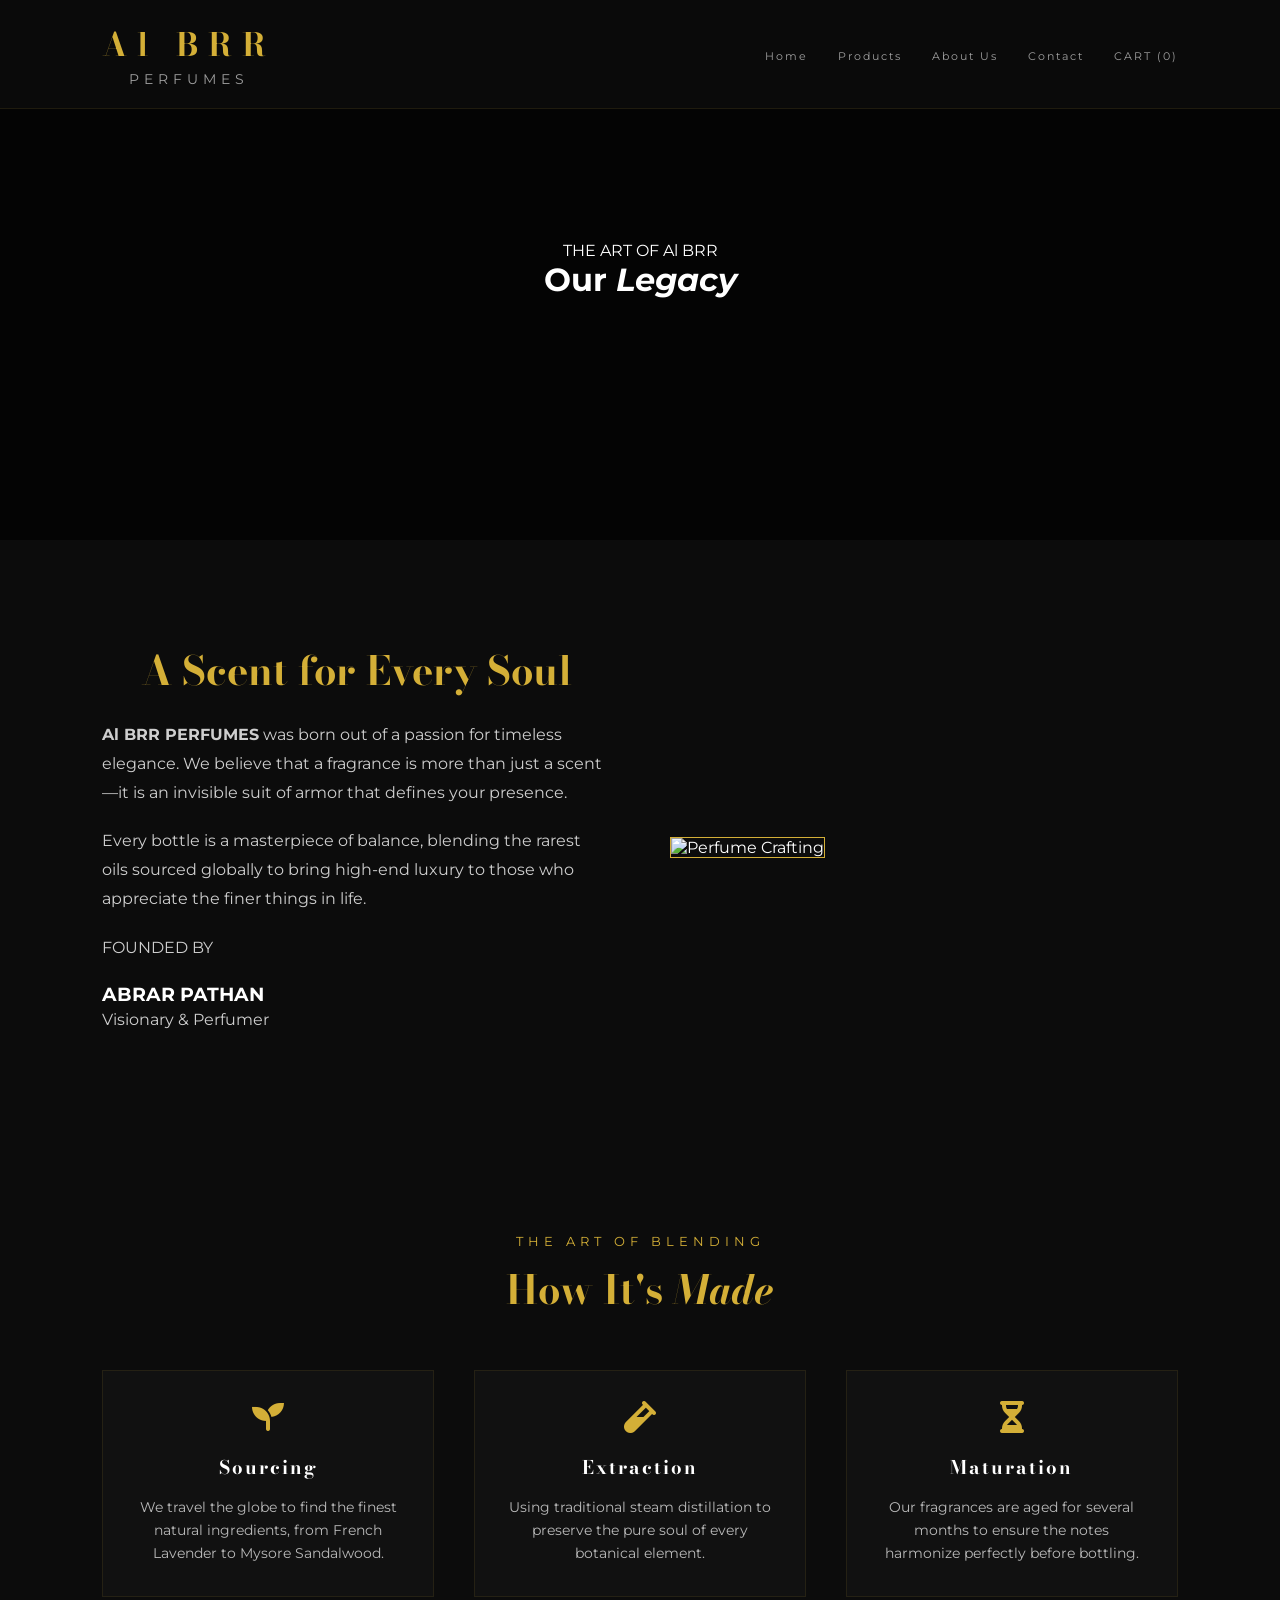
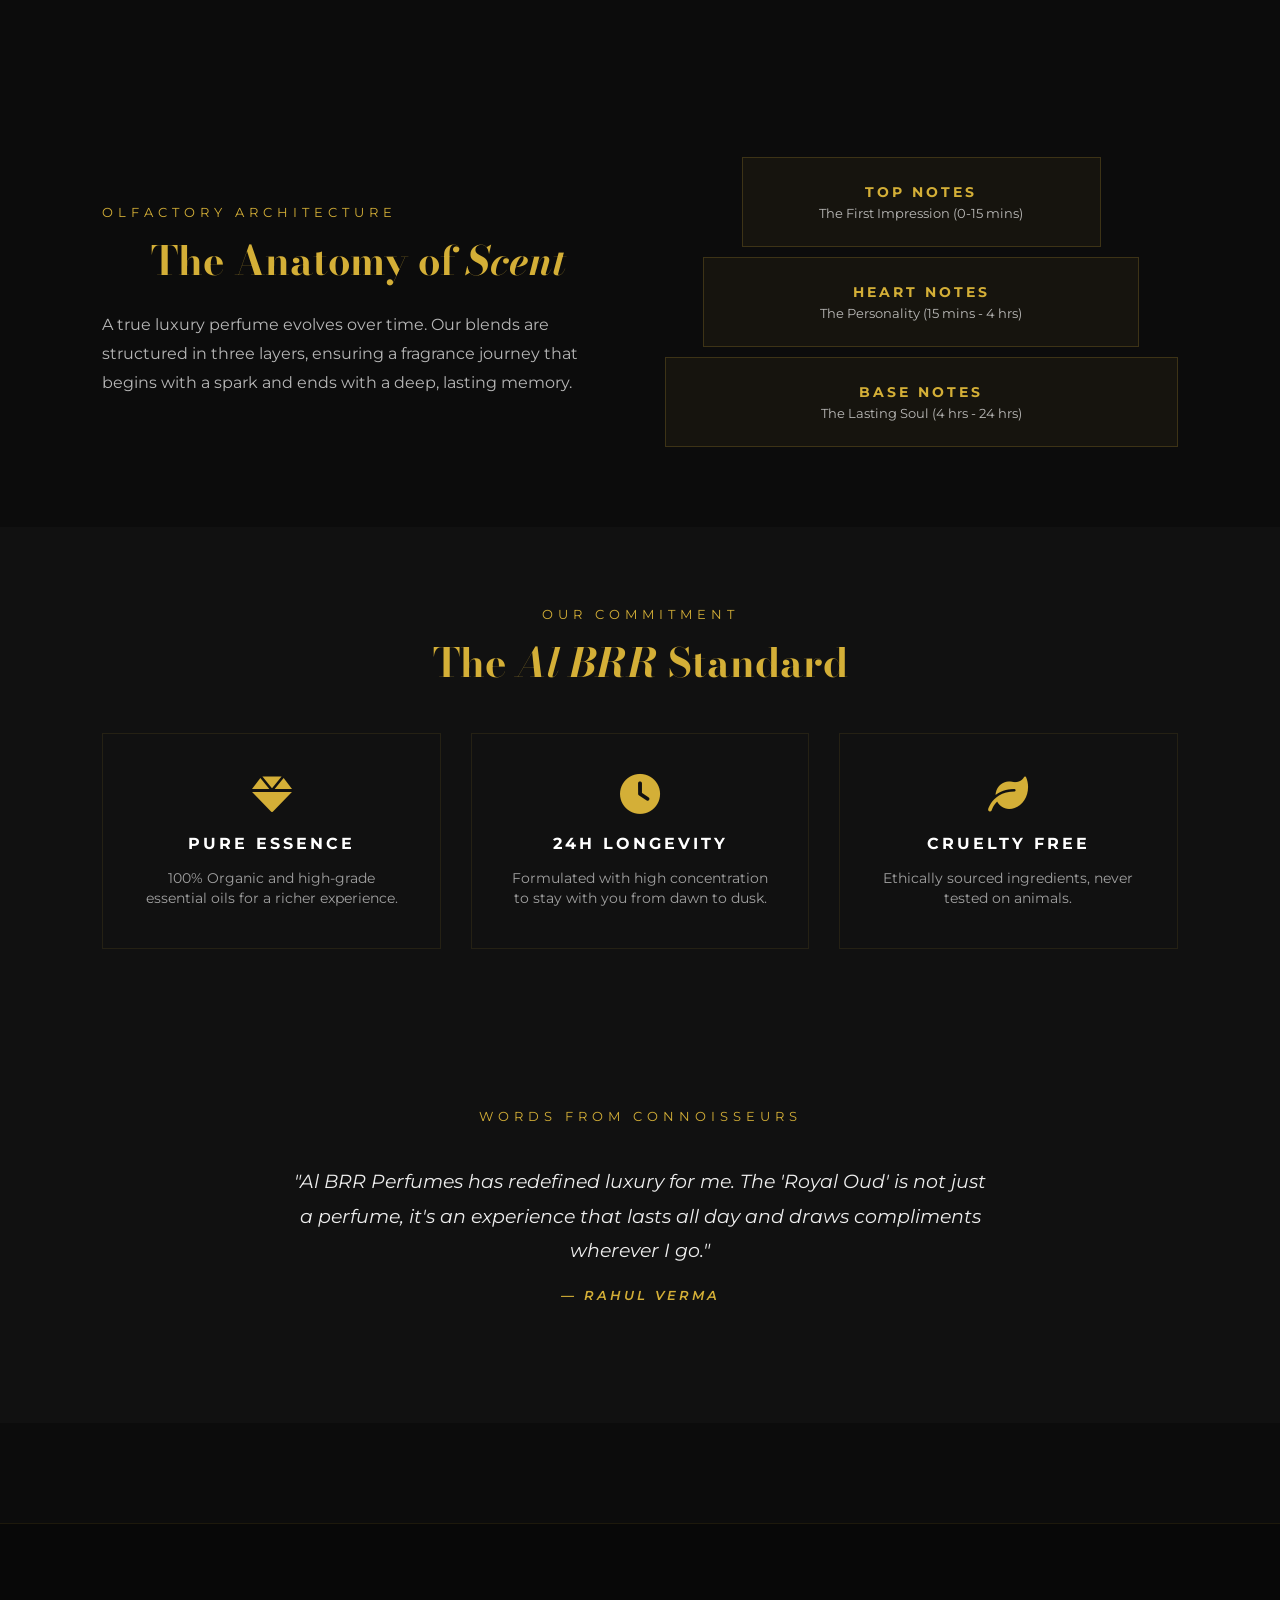
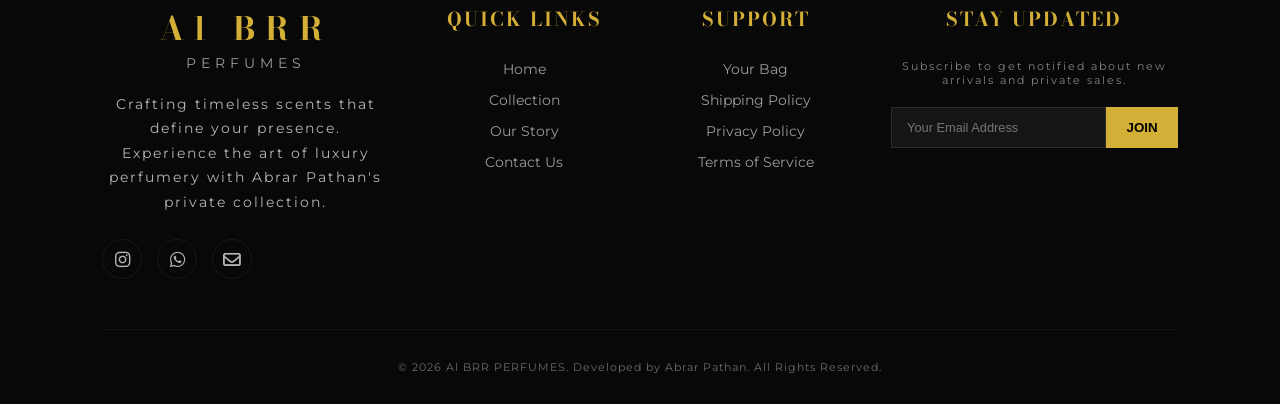
==== about.html @ c3a1367f "Add files via upload" ====
<!DOCTYPE html>
<html lang="en">

<head>
    <meta charset="UTF-8">
    <meta name="viewport" content="width=device-width, initial-scale=1.0">
    <title>Our Story | Al BRR PERFUMES</title>
    <link rel="stylesheet" href="style.css">
    <link rel="stylesheet" href="https://cdnjs.cloudflare.com/ajax/libs/font-awesome/6.0.0/css/all.min.css">
    <link
        href="https://fonts.googleapis.com/css2?family=Bodoni+Moda:ital,wght@0,400;1,400&family=Montserrat:wght@200;400;600&display=swap"
        rel="stylesheet">
</head>

<body class="about-page">

    <nav>

        <div class="menu-toggle" onclick="toggleMenu()">
            ☰
        </div>

        <div class="logo">
            <span class="BRR">Al BRR</span>
            <span class="p-text">PERFUMES</span>
        </div>

        <ul class="nav-links">
            <li><a href="index.html">Home</a></li>
            <li><a href="products.html">Products</a></li>
            <li><a href="about.html">About Us</a></li>
            <li><a href="contact.html">Contact</a></li>
            <li><a href="cart.html" class="cart-link">CART (0)</a></li>
        </ul>

    </nav>
    <header class="about-hero">
        <div class="about-hero-content fade-in">
            <p class="gold-text">THE ART OF Al BRR</p>
            <h1>Our <i>Legacy</i></h1>
        </div>
    </header>

    <section class="story-section">
        <div class="story-container">
            <div class="story-text">
                <h2 class="section-title">A Scent for Every Soul</h2>
                <p><b>Al BRR PERFUMES</b> was born out of a passion for timeless elegance. We believe that a fragrance
                    is more than just a scent—it is an invisible suit of armor that defines your presence.</p>
                <p>Every bottle is a masterpiece of balance, blending the rarest oils sourced globally to bring high-end
                    luxury to those who appreciate the finer things in life.</p>

                <div class="owner-badge">
                    <p class="founded-by">FOUNDED BY</p>
                    <h3 class="owner-name">ABRAR PATHAN</h3>
                    <p class="owner-title">Visionary & Perfumer</p>
                </div>
            </div>
            <div class="story-image">
                <img src="https://images.pexels.com/photos/3059609/pexels-photo-3059609.jpeg?auto=compress&cs=tinysrgb&w=1000"
                    alt="Perfume Crafting">
            </div>
        </div>
    </section>

    <section class="process-section fade-in">
        <span class="section-subtitle">THE ART OF BLENDING</span>
        <h2 class="section-title">How It's <i>Made</i></h2>
        <div class="process-grid">
            <div class="process-item">
                <i class="fas fa-seedling"></i>
                <h3>Sourcing</h3>
                <p>We travel the globe to find the finest natural ingredients, from French Lavender to Mysore
                    Sandalwood.</p>
            </div>
            <div class="process-item">
                <i class="fas fa-vial"></i>
                <h3>Extraction</h3>
                <p>Using traditional steam distillation to preserve the pure soul of every botanical element.</p>
            </div>
            <div class="process-item">
                <i class="fas fa-hourglass-half"></i>
                <h3>Maturation</h3>
                <p>Our fragrances are aged for several months to ensure the notes harmonize perfectly before bottling.
                </p>
            </div>
        </div>
    </section>


    <section class="pyramid-section fade-in">
        <div class="pyramid-content">
            <span class="section-subtitle">OLFACTORY ARCHITECTURE</span>
            <h2 class="section-title">The Anatomy of <i>Scent</i></h2>
            <p style="opacity: 0.7; margin-top: 20px; line-height: 1.8;">A true luxury perfume evolves over time. Our
                blends are structured in three layers, ensuring a fragrance journey that begins with a spark and ends
                with a deep, lasting memory.</p>
        </div>
        <div class="pyramid-visual">
            <div class="pyramid-tier" style="width: 70%; margin: 0 auto;">
                <h4>TOP NOTES</h4>
                <p>The First Impression (0-15 mins)</p>
            </div>
            <div class="pyramid-tier" style="width: 85%; margin: 0 auto;">
                <h4>HEART NOTES</h4>
                <p>The Personality (15 mins - 4 hrs)</p>
            </div>
            <div class="pyramid-tier" style="width: 100%;">
                <h4>BASE NOTES</h4>
                <p>The Lasting Soul (4 hrs - 24 hrs)</p>
            </div>
        </div>
    </section>

    <section class="values-section-premium fade-in">
        <span class="section-subtitle">OUR COMMITMENT</span>
        <h2 class="section-title">The <i>Al BRR</i> Standard</h2>
        <div class="values-grid-new">
            <div class="value-card">
                <i class="fas fa-gem"></i>
                <h3>Pure Essence</h3>
                <p>100% Organic and high-grade essential oils for a richer experience.</p>
            </div>
            <div class="value-card">
                <i class="fas fa-clock"></i>
                <h3>24H Longevity</h3>
                <p>Formulated with high concentration to stay with you from dawn to dusk.</p>
            </div>
            <div class="value-card">
                <i class="fas fa-leaf"></i>
                <h3>Cruelty Free</h3>
                <p>Ethically sourced ingredients, never tested on animals.</p>
            </div>
        </div>
    </section>

    <section class="testimonials fade-in">
        <span class="section-subtitle">WORDS FROM CONNOISSEURS</span>
        <div class="testimonial-card">
            <p>"Al BRR Perfumes has redefined luxury for me. The 'Royal Oud' is not just a perfume, it's an experience
                that lasts all day and draws compliments wherever I go."</p>
            <span>— RAHUL VERMA</span>
        </div>
    </section>

    <footer class="main-footer">
        <div class="footer-container">
            <div class="footer-col">
                <div class="footer-logo">
                    <span class="BRR">Al BRR</span>
                    <span class="p-text">PERFUMES</span>
                </div>
                <p class="footer-about">Crafting timeless scents that define your presence. Experience the art of luxury
                    perfumery with Abrar Pathan's private collection.</p>
                <div class="footer-socials">
                    <a href="https://www.instagram.com/albrrperfumerie?igsh=eXVzOGh2ZGd5ZmFk" target="_blank"><i
                            class="fab fa-instagram"></i></a>
                    <a href="https://wa.me/919146516144" target="_blank"><i class="fab fa-whatsapp"></i></a>
                    <a href="mailto:Abrarpathan2009@gmail.com"><i class="far fa-envelope"></i></a>
                </div>
            </div>

            <div class="footer-col">
                <h3>Quick Links</h3>
                <ul>
                    <li><a href="index.html">Home</a></li>
                    <li><a href="products.html">Collection</a></li>
                    <li><a href="about.html">Our Story</a></li>
                    <li><a href="contact.html">Contact Us</a></li>
                </ul>
            </div>

            <div class="footer-col">
                <h3>Support</h3>
                <ul>
                    <li><a href="cart.html">Your Bag</a></li>
                    <li><a href="#">Shipping Policy</a></li>
                    <li><a href="#">Privacy Policy</a></li>
                    <li><a href="#">Terms of Service</a></li>
                </ul>
            </div>

            <div class="footer-col">
                <h3>Stay Updated</h3>
                <p>Subscribe to get notified about new arrivals and private sales.</p>
                <form class="footer-subscribe">
                    <input type="email" placeholder="Your Email Address" required>
                    <button type="submit">JOIN</button>
                </form>
            </div>
        </div>

        <div class="footer-bottom">
            <p>&copy; 2026 Al BRR PERFUMES. Developed by Abrar Pathan. All Rights Reserved.</p>
        </div>
    </footer>

    <a href="cart.html" class="mobile-cart-btn">
        🛒 View Cart
    </a>

    <script src="script.js"></script>
</body>

</html>
---- style.css ----
/* =========================================
   1. GLOBAL SETTINGS & RESET
   ========================================= */
* {
    margin: 0;
    padding: 0;
    box-sizing: border-box;
}

body {
    background-color: #0c0c0c;
    color: #ffffff;
    font-family: 'Montserrat', sans-serif;
    overflow-x: hidden;
    -webkit-font-smoothing: antialiased;
}

/* =========================================
   2. NAVIGATION (fixed Glassmorphism)
   ========================================= */
nav,
.inner-nav {
    padding: 20px 8%;
    display: flex;
    justify-content: space-between;
    align-items: center;
    position: fixed;
    width: 100%;
    z-index: 1000;
    background: rgba(12, 12, 12, 0.9);
    backdrop-filter: blur(10px);
    border-bottom: 1px solid rgba(212, 175, 55, 0.1);
}

.logo {
    text-align: center;
}

.BRR {
    font-family: 'Bodoni Moda', serif;
    font-size: 2rem;
    letter-spacing: 10px;
    color: #d4af37;
    display: block;
    font-weight: 700;
}

.p-text {
    font-size: 0.9rem;
    letter-spacing: 5px;
    opacity: 0.6;
    color: #fff;
}

.nav-links {
    list-style: none;
    display: flex;
    gap: 30px;
}

.nav-links a {
    text-decoration: none;
    color: #fff;
    font-size: 0.7rem;
    letter-spacing: 2px;
    opacity: 0.6;
    transition: 0.3s;
}

.nav-links a.active,
.nav-links a:hover {
    opacity: 1;
    color: #d4af37;
}

/* =========================================
   3. HERO SECTION (Home Page)
   ========================================= */
.hero {
    height: 100vh;
    display: flex;
    align-items: center;
    justify-content: center;
    position: relative;
    background: #000;
}

.hero-overlay {
    position: absolute;
    top: 0;
    left: 0;
    width: 100%;
    height: 100%;
    background: linear-gradient(rgba(0, 0, 0, 0.5), rgba(0, 0, 0, 0.8)),
        url('https://images.unsplash.com/photo-1592945403244-b3fbafd7f539?q=80&w=2000');
    background-size: cover;
    background-position: center;
    z-index: 1;
}

.hero-content {
    position: relative;
    z-index: 2;
    text-align: center;
}

.hero h1 {
    font-family: 'Bodoni Moda', serif;
    font-size: clamp(2.5rem, 8vw, 5rem);
    margin: 20px 0;
    letter-spacing: 5px;
}

.home-explore-btn {
    text-decoration: none;
    background: #fff;
    color: #000;
    padding: 18px 40px;
    font-size: 0.75rem;
    font-weight: 600;
    letter-spacing: 3px;
    display: inline-block;
    transition: 0.4s;
}

.home-explore-btn:hover {
    background: #d4af37;
    color: #fff;
}

/* =========================================
   4. PRODUCT GRID & QUANTITY SELECTOR
   ========================================= */
.product-section,
.all-products {
    padding: 120px 8% 80px;
}

.section-title,
.page-header h1 {
    text-align: center;
    font-family: 'Bodoni Moda', serif;
    font-size: 3rem;
    color: #d4af37;
    margin-bottom: 50px;
}

.product-grid {
    display: grid;
    grid-template-columns: repeat(auto-fit, minmax(280px, 1fr));
    gap: 40px;
}

.product-card {
    background: #111;
    padding: 20px;
    border: 1px solid rgba(255, 255, 255, 0.05);
    transition: 0.4s;
}

.product-card:hover {
    border-color: #d4af37;
    transform: translateY(-5px);
}

.product-img {
    height: 350px;
    background-size: cover;
    background-position: center;
    margin-bottom: 20px;
}

.p-info h3 {
    font-family: 'Bodoni Moda', serif;
    margin-bottom: 10px;
    font-size: 1.4rem;
}

.p-desc {
    font-size: 0.8rem;
    opacity: 0.5;
    margin-bottom: 15px;
}

.p-price {
    color: #d4af37;
    font-weight: 600;
    font-size: 1.2rem;
    margin-bottom: 20px;
}

/* Qty Buttons Styling */
.qty-selector {
    display: flex;
    align-items: center;
    justify-content: space-between;
    background: #1a1a1a;
    border: 1px solid rgba(212, 175, 55, 0.3);
    margin-bottom: 15px;
    padding: 5px;
}

.qty-selector button {
    background: none;
    border: none;
    color: #d4af37;
    width: 40px;
    height: 35px;
    cursor: pointer;
    font-size: 1.2rem;
}

.qty-selector input {
    width: 50px;
    text-align: center;
    background: none;
    border: none;
    color: #fff;
    font-family: inherit;
    font-size: 1rem;
}

.add-to-cart-btn {
    width: 100%;
    padding: 15px;
    background: transparent;
    color: #fff;
    border: 1px solid #d4af37;
    cursor: pointer;
    letter-spacing: 2px;
    font-weight: 600;
    transition: 0.3s;
}

.add-to-cart-btn:hover {
    background: #d4af37;
    color: #000;
}

/* =========================================
   5. ABOUT PAGE (Our Story)
   ========================================= */
.about-hero {
    height: 60vh;
    background: linear-gradient(rgba(0, 0, 0, 0.7), rgba(0, 0, 0, 0.7)),
        url('https://images.pexels.com/photos/1961795/pexels-photo-1961795.jpeg?auto=compress&cs=tinysrgb&w=1200');
    background-size: cover;
    background-position: center;
    display: flex;
    align-items: center;
    justify-content: center;
    text-align: center;
}

.story-section {
    padding: 100px 8%;
}

.story-container {
    display: flex;
    align-items: center;
    gap: 60px;
    max-width: 1200px;
    margin: 0 auto;
}

.story-text {
    flex: 1;
}

.story-text h2 {
    font-family: 'Bodoni Moda', serif;
    font-size: 2.5rem;
    margin-bottom: 20px;
    color: #d4af37;
}

.story-text p {
    line-height: 1.8;
    opacity: 0.8;
    margin-bottom: 20px;
}

.story-image {
    flex: 1;
}

.story-image img {
    width: 100%;
    height: 500px;
    object-fit: cover;
    border: 1px solid #d4af37;
}

.values-grid {
    display: grid;
    grid-template-columns: repeat(3, 1fr);
    padding: 60px 8%;
    text-align: center;
    background: #080808;
}

/* =========================================
   6. CONTACT PAGE (Social Cards)
   ========================================= */
.social-grid {
    display: grid;
    grid-template-columns: repeat(auto-fit, minmax(250px, 1fr));
    gap: 30px;
    padding: 50px 8%;
}

.social-card {
    background: #111;
    padding: 40px;
    text-align: center;
    text-decoration: none;
    color: #fff;
    border: 1px solid rgba(255, 255, 255, 0.05);
    transition: 0.3s;
}

.social-card:hover {
    border-color: #d4af37;
    transform: translateY(-5px);
}

.icon-box {
    font-size: 2.5rem;
    color: #d4af37;
    margin-bottom: 20px;
}

.action-text {
    display: block;
    margin-top: 20px;
    font-size: 0.7rem;
    letter-spacing: 3px;
    color: #d4af37;
}

.contact-details {
    display: flex;
    justify-content: space-around;
    padding: 80px 8%;
    background: #080808;
    text-align: center;
}

/* =========================================
   7. CART PAGE (Shopping Bag)
   ========================================= */
.cart-container {
    display: grid;
    grid-template-columns: 2fr 1fr;
    gap: 50px;
    padding: 150px 8% 100px;
}

.cart-item {
    display: flex;
    align-items: center;
    gap: 20px;
    background: #111;
    padding: 20px;
    margin-bottom: 20px;
}

.cart-item img {
    width: 100px;
    height: 120px;
    object-fit: cover;
}

.cart-summary {
    background: #111;
    padding: 30px;
    height: fit-content;
    border: 1px solid rgba(212, 175, 55, 0.2);
}

.summary-line {
    display: flex;
    justify-content: space-between;
    margin-bottom: 15px;
    font-size: 0.9rem;
}

.checkout-btn {
    display: block;
    width: 100%;
    background: #d4af37;
    color: #000;
    text-align: center;
    padding: 20px;
    text-decoration: none;
    font-weight: 700;
    letter-spacing: 2px;
    margin-top: 30px;
}

/* =========================================
   8. FOOTER & UTILS (FIXED FOR HOME)
   ========================================= */
footer,
.footer {
    padding: 80px 0;
    text-align: center;
    background: #000;
    border-top: 1px solid rgba(255, 255, 255, 0.05);
    width: 100%;
    clear: both;
}

footer p,
.footer p {
    font-size: 0.7rem;
    letter-spacing: 2px;
    opacity: 0.5;
}

.fade-in {
    animation: fadeIn 1s ease-in forwards;
}

@keyframes fadeIn {
    from {
        opacity: 0;
        transform: translateY(20px);
    }

    to {
        opacity: 1;
        transform: translateY(0);
    }
}

/* Style for X Button in Cart */
.remove-x-btn {
    background: none;
    border: none;
    color: rgba(255, 255, 255, 0.4);
    font-size: 1.8rem;
    cursor: pointer;
    transition: 0.3s;
}

.remove-x-btn:hover {
    color: #ff4444;
    transform: scale(1.2);
}

/* Horizontal Scroll Fixes */
.horizontal-scroll-wrapper {
    position: relative;
    width: 100%;
    padding: 20px 0;
}

.product-grid.horizontal-scroll {
    display: flex;
    overflow-x: auto;
    scroll-snap-type: x mandatory;
    gap: 30px;
    padding-bottom: 50px;
    scrollbar-width: none;
}

.product-grid.horizontal-scroll::-webkit-scrollbar {
    display: none;
}

.product-grid.horizontal-scroll .product-card {
    min-width: 320px;
    flex: 0 0 auto;
    scroll-snap-align: center;
}

.view-all-card {
    display: flex;
    align-items: center;
    justify-content: center;
    background: rgba(212, 175, 55, 0.05) !important;
    border: 1px dashed #d4af37 !important;
    min-height: 500px;
}

.view-all-link {
    text-decoration: none;
    color: #d4af37;
}

/* Responsive */
@media (max-width: 900px) {

    .story-container,
    .cart-container {
        grid-template-columns: 1fr;
    }

    .nav-links {
        display: none;
    }

    .values-grid {
        grid-template-columns: 1fr;
        gap: 30px;
    }
}

/* Payment Specific Styling */
.payment-box .checkout-btn:hover {
    transform: scale(1.02);
    background: #7b39cc !important;
}

/* Rest of your existing CSS stays exactly the same... */

.buy-now-btn {

    width: 100%;
    padding: 14px;
    margin-bottom: 10px;

    background: linear-gradient(135deg, #d4af37, #f5e6a8);
    color: #000;

    border: none;
    border-radius: 8px;

    font-weight: 600;
    letter-spacing: 2px;
    font-size: 14px;

    cursor: pointer;
    transition: 0.3s;

    box-shadow: 0 6px 15px rgba(212, 175, 55, 0.35);

}

.product-img {
    width: 100%;
    height: 250px;
    background-size: cover;
    background-position: center;
    border-radius: 8px;
}

/* hover effect */

.buy-now-btn:hover {

    transform: translateY(-3px);
    box-shadow: 0 10px 25px rgba(212, 175, 55, 0.6);
    background: linear-gradient(135deg, #f5e6a8, #d4af37);

}

/* click effect */

.buy-now-btn:active {

    transform: scale(0.97);

}

/* =========================================
   PREMIUM FOOTER STYLING
   ========================================= */
.main-footer {
    background: #080808;
    padding: 80px 8% 30px;
    border-top: 1px solid rgba(212, 175, 55, 0.1);
    color: #fff;
    margin-top: 100px;
    /* Space from content */
}

.footer-container {
    display: grid;
    grid-template-columns: 1.5fr 1fr 1fr 1.5fr;
    gap: 40px;
    margin-bottom: 50px;
}

.footer-col h3 {
    font-family: 'Bodoni Moda', serif;
    color: #d4af37;
    font-size: 1.2rem;
    margin-bottom: 25px;
    letter-spacing: 2px;
    text-transform: uppercase;
}

.footer-about {
    font-size: 0.85rem;
    line-height: 1.8;
    opacity: 0.7;
    margin-top: 20px;
    max-width: 300px;
}

.footer-col ul {
    list-style: none;
}

.footer-col ul li {
    margin-bottom: 12px;
}

.footer-col ul li a {
    text-decoration: none;
    color: #fff;
    font-size: 0.85rem;
    opacity: 0.6;
    transition: 0.3s ease;
}

.footer-col ul li a:hover {
    opacity: 1;
    color: #d4af37;
    padding-left: 5px;
}

/* Social Icons */
.footer-socials {
    margin-top: 25px;
    display: flex;
    gap: 15px;
}

/* Footer Social Icons - Perfect Circle Alignment */
.footer-socials a {
    color: #fff;
    font-size: 1.1rem;
    opacity: 0.7;
    transition: 0.3s;
    width: 40px;
    height: 40px;
    border: 1px solid rgba(255, 255, 255, 0.1);

    /* Yeh lines icons ko perfect center mein layengi */
    display: flex !important;
    align-items: center !important;
    justify-content: center !important;

    border-radius: 50%;
    text-decoration: none !important;
    /* Underline hatane ke liye */
}

/* Hover effect */
.footer-socials a:hover {
    opacity: 1;
    border-color: #d4af37;
    color: #d4af37;
    transform: translateY(-3px);
    text-decoration: none !important;
}

/* Footer links se bhi underline hatane ke liye */
.footer-col ul li a {
    text-decoration: none !important;
}

.footer-socials a:hover {
    opacity: 1;
    border-color: #d4af37;
    color: #d4af37;
    transform: translateY(-3px);
}

/* Subscription Form */
.footer-subscribe {
    display: flex;
    margin-top: 20px;
}

.footer-subscribe input {
    background: rgba(255, 255, 255, 0.05);
    border: 1px solid rgba(255, 255, 255, 0.1);
    padding: 12px 15px;
    color: #fff;
    width: 100%;
    outline: none;
    font-size: 0.8rem;
}

.footer-subscribe button {
    background: #d4af37;
    border: none;
    padding: 0 20px;
    color: #000;
    font-weight: 600;
    cursor: pointer;
    transition: 0.3s;
}

.footer-subscribe button:hover {
    background: #f5e6a8;
}

/* Bottom Copyright */
.footer-bottom {
    text-align: center;
    padding-top: 30px;
    border-top: 1px solid rgba(255, 255, 255, 0.05);
}

.footer-bottom p {
    font-size: 0.7rem;
    letter-spacing: 1px;
    opacity: 0.4;
}

/* Responsive Footer */
@media (max-width: 900px) {
    .footer-container {
        grid-template-columns: 1fr 1fr;
    }
}

@media (max-width: 600px) {
    .footer-container {
        grid-template-columns: 1fr;
        text-align: center;
    }

    .footer-about {
        margin: 20px auto;
    }

    .footer-socials {
        justify-content: center;
    }

    .footer-subscribe {
        flex-direction: column;
        gap: 10px;
    }
}

/* Footer icons aur links se underline hatane ke liye */
.footer-socials a,
.footer-col ul li a {
    text-decoration: none !important;
    /* Yeh underline ko remove kar dega */
    display: inline-block;
    /* Behtar alignment ke liye */
}

/* Agar hover karne par bhi underline aa rahi ho, toh ise bhi add karein */
.footer-socials a:hover,
.footer-col ul li a:hover {
    text-decoration: none !important;
}

/* Premium Contact Details Styling */
.contact-details {
    display: flex;
    justify-content: center;
    gap: 30px;
    padding: 60px 8%;
    flex-wrap: wrap;
    background: #0c0c0c;
}

.detail-box-premium {
    flex: 1;
    min-width: 320px;
    background: linear-gradient(145deg, #161616, #0c0c0c);
    border: 1px solid rgba(212, 175, 55, 0.15);
    padding: 40px;
    display: flex;
    align-items: flex-start;
    gap: 20px;
    transition: 0.4s ease;
    position: relative;
}

.detail-box-premium:hover {
    border-color: #d4af37;
    transform: translateY(-5px);
    box-shadow: 0 10px 30px rgba(0, 0, 0, 0.5);
}

.detail-icon {
    font-size: 1.5rem;
    color: #d4af37;
    background: rgba(212, 175, 55, 0.1);
    width: 50px;
    height: 50px;
    display: flex;
    align-items: center;
    justify-content: center;
    border-radius: 50%;
    flex-shrink: 0;
}

.detail-text h4 {
    font-family: 'Montserrat', sans-serif;
    letter-spacing: 3px;
    font-size: 0.75rem;
    color: #d4af37;
    margin-bottom: 20px;
    text-transform: uppercase;
}

.hours-row {
    display: flex;
    justify-content: space-between;
    align-items: center;
    width: 100%;
    margin-bottom: 12px;
    font-size: 0.9rem;
    color: #fff;
}

.gold-sep {
    flex-grow: 1;
    height: 1px;
    background: rgba(212, 175, 55, 0.2);
    margin: 0 15px;
}

.address-line {
    font-family: 'Bodoni Moda';
    font-size: 1.4rem;
    margin-bottom: 8px;
    color: #fff;
    font-style: italic;
}

.address-sub {
    font-size: 0.9rem;
    opacity: 0.6;
    line-height: 1.6;
    margin: 0;
}

/* Form & FAQ Styling */
.contact-form-section {
    padding: 60px 8%;
    background: #111;
}

.form-container {
    max-width: 800px;
    margin: 0 auto;
}

#contact-form {
    display: flex;
    flex-direction: column;
    gap: 20px;
    margin-top: 30px;
}

.input-group {
    display: grid;
    grid-template-columns: 1fr 1fr;
    gap: 20px;
}

#contact-form input,
#contact-form textarea {
    background: rgba(255, 255, 255, 0.05);
    border: 1px solid rgba(212, 175, 55, 0.2);
    padding: 15px;
    color: #fff;
    font-family: inherit;
    outline: none;
    width: 100%;
}

#contact-form input:focus,
#contact-form textarea:focus {
    border-color: #d4af37;
}

.faq-section {
    padding: 80px 8%;
}

.faq-grid {
    display: grid;
    grid-template-columns: repeat(auto-fit, minmax(250px, 1fr));
    gap: 40px;
    margin-top: 40px;
}

.faq-item h4 {
    color: #d4af37;
    margin-bottom: 10px;
    font-family: 'Bodoni Moda';
    font-size: 1.2rem;
}

.faq-item p {
    font-size: 0.9rem;
    opacity: 0.7;
    line-height: 1.6;
}

@media (max-width: 768px) {
    .input-group {
        grid-template-columns: 1fr;
    }

    .detail-box-premium {
        padding: 30px;
    }
}

/* New Sections Styling */
.process-section {
    padding: 80px 8%;
    background: #0c0c0c;
    text-align: center;
}

.process-grid {
    display: grid;
    grid-template-columns: repeat(auto-fit, minmax(250px, 1fr));
    gap: 40px;
    margin-top: 50px;
}

.process-item {
    padding: 30px;
    border: 1px solid rgba(212, 175, 55, 0.1);
    transition: 0.4s;
}

.process-item:hover {
    border-color: #d4af37;
    background: rgba(212, 175, 55, 0.02);
}

.process-item i {
    font-size: 2rem;
    color: #d4af37;
    margin-bottom: 20px;
}

.process-item h3 {
    font-family: 'Bodoni Moda';
    margin-bottom: 15px;
    letter-spacing: 2px;
}

.process-item p {
    font-size: 0.9rem;
    opacity: 0.7;
    line-height: 1.6;
}

.testimonials {
    padding: 80px 8%;
    background: #111;
    text-align: center;
}

.testimonial-card {
    max-width: 700px;
    margin: 40px auto;
    font-style: italic;
}

.testimonial-card p {
    font-size: 1.2rem;
    line-height: 1.8;
    color: #eee;
}

.testimonial-card span {
    display: block;
    margin-top: 20px;
    color: #d4af37;
    letter-spacing: 3px;
    font-weight: 600;
    font-size: 0.8rem;
}

.section-title {
    font-family: 'Bodoni Moda';
    font-size: 2.5rem;
    margin-bottom: 10px;
}

.section-subtitle {
    color: #d4af37;
    letter-spacing: 5px;
    font-size: 0.8rem;
    margin-bottom: 40px;
    display: block;
}

/* New Premium Sections Styling */
.process-section {
    padding: 80px 8%;
    background: #0c0c0c;
    text-align: center;
}

.process-grid {
    display: grid;
    grid-template-columns: repeat(auto-fit, minmax(250px, 1fr));
    gap: 40px;
    margin-top: 50px;
}

.process-item {
    padding: 30px;
    border: 1px solid rgba(212, 175, 55, 0.1);
    transition: 0.4s;
    background: rgba(255, 255, 255, 0.02);
}

.process-item:hover {
    border-color: #d4af37;
    background: rgba(212, 175, 55, 0.05);
    transform: translateY(-5px);
}

.process-item i {
    font-size: 2rem;
    color: #d4af37;
    margin-bottom: 20px;
}

.process-item h3 {
    font-family: 'Bodoni Moda';
    margin-bottom: 15px;
    letter-spacing: 2px;
}

.process-item p {
    font-size: 0.9rem;
    opacity: 0.7;
    line-height: 1.6;
}

/* Updated Values Section */
.values-section-premium {
    padding: 80px 8%;
    background: #111;
    text-align: center;
}

.values-grid-new {
    display: grid;
    grid-template-columns: repeat(auto-fit, minmax(280px, 1fr));
    gap: 30px;
    margin-top: 40px;
}

.value-card {
    padding: 40px;
    border: 1px solid rgba(212, 175, 55, 0.1);
    position: relative;
    transition: 0.3s;
}

.value-card i {
    color: #d4af37;
    font-size: 2.5rem;
    margin-bottom: 20px;
    display: block;
}

.value-card h3 {
    letter-spacing: 3px;
    font-size: 1rem;
    margin-bottom: 15px;
    text-transform: uppercase;
}

.value-card p {
    font-size: 0.85rem;
    opacity: 0.6;
    line-height: 1.5;
}

.value-card:hover {
    border-color: #d4af37;
    box-shadow: 0 10px 30px rgba(0, 0, 0, 0.3);
}

/* Fragrance Pyramid Section */
.pyramid-section {
    padding: 80px 8%;
    background: #0c0c0c;
    display: flex;
    align-items: center;
    gap: 50px;
    flex-wrap: wrap;
}

.pyramid-content {
    flex: 1;
    min-width: 300px;
}

.pyramid-visual {
    flex: 1;
    min-width: 300px;
    display: flex;
    flex-direction: column;
    gap: 10px;
}

.pyramid-tier {
    background: rgba(212, 175, 55, 0.05);
    border: 1px solid rgba(212, 175, 55, 0.2);
    padding: 25px;
    text-align: center;
    transition: 0.3s;
}

.pyramid-tier:hover {
    background: rgba(212, 175, 55, 0.1);
    border-color: #d4af37;
}

.pyramid-tier h4 {
    color: #d4af37;
    letter-spacing: 3px;
    margin-bottom: 5px;
    font-size: 0.9rem;
}

.pyramid-tier p {
    font-size: 0.8rem;
    opacity: 0.7;
}

.testimonials {
    padding: 80px 8%;
    background: #111;
    text-align: center;
}

.testimonial-card {
    max-width: 700px;
    margin: 40px auto;
    font-style: italic;
}

.testimonial-card p {
    font-size: 1.2rem;
    line-height: 1.8;
    color: #eee;
}

.testimonial-card span {
    display: block;
    margin-top: 20px;
    color: #d4af37;
    letter-spacing: 3px;
    font-weight: 600;
    font-size: 0.8rem;
}

.section-title {
    font-family: 'Bodoni Moda';
    font-size: 2.5rem;
    margin-bottom: 10px;
}

.section-subtitle {
    color: #d4af37;
    letter-spacing: 5px;
    font-size: 0.8rem;
    margin-bottom: 10px;
    display: block;
    text-transform: uppercase;
}

@media (max-width: 768px) {
    .pyramid-section {
        text-align: center;
    }
}

/* --- Layout & Search --- */
.product-page-body {
    background: #0c0c0c;
    color: #fff;
}

.search-container {
    max-width: 600px;
    margin: 40px auto;
    padding: 0 20px;
}

.search-box {
    width: 100%;
    background: rgba(255, 255, 255, 0.03);
    border: 1px solid rgba(212, 175, 55, 0.2);
    padding: 15px 25px;
    border-radius: 4px;
    color: #fff;
    font-family: 'Montserrat';
    outline: none;
    transition: 0.3s;
}

.search-box:focus {
    border-color: #d4af37;
    background: rgba(212, 175, 55, 0.05);
}

/* --- Filter Navigation --- */
.filter-nav {
    display: flex;
    justify-content: center;
    gap: 20px;
    margin-bottom: 50px;
    flex-wrap: wrap;
}

.filter-btn {
    background: transparent;
    border: 1px solid rgba(212, 175, 55, 0.3);
    color: #fff;
    padding: 8px 20px;
    font-size: 0.7rem;
    letter-spacing: 2px;
    text-transform: uppercase;
    cursor: pointer;
    transition: 0.3s;
}

.filter-btn.active,
.filter-btn:hover {
    background: #d4af37;
    color: #000;
    border-color: #d4af37;
}

/* --- Fixed Product Grid & Cards --- */
.all-products {
    padding: 0 8% 80px;
}

.product-grid {
    display: grid;
    /* Yahan cards ki width fix kar di hai taaki stretch na ho */
    grid-template-columns: repeat(auto-fill, minmax(300px, 1fr));
    gap: 30px;
    max-width: 1300px;
    margin: 0 auto;
}

.product-card {
    background: #111;
    border: 1px solid rgba(255, 255, 255, 0.05);
    transition: 0.4s ease;
    overflow: hidden;
}

.product-card:hover {
    transform: translateY(-10px);
    border-color: rgba(212, 175, 55, 0.4);
}

.product-img {
    width: 100%;
    height: 400px;
    /* Perfect height for perfume bottles */
    background-size: cover;
    background-position: center;
    transition: 0.5s;
}

.product-card:hover .product-img {
    transform: scale(1.05);
}

.p-info {
    padding: 25px;
    text-align: center;
}

.notes-preview {
    font-size: 0.65rem;
    color: #d4af37;
    letter-spacing: 2px;
    margin-bottom: 10px;
    display: block;
    text-transform: uppercase;
}

.product-card h3 {
    font-family: 'Bodoni Moda', serif;
    font-size: 1.6rem;
    margin-bottom: 8px;
    letter-spacing: 1px;
}

.p-desc {
    font-size: 0.85rem;
    opacity: 0.6;
    margin-bottom: 15px;
    font-weight: 200;
}

.p-price {
    font-size: 1.3rem;
    color: #fff;
    margin-bottom: 20px;
    font-family: 'Bodoni Moda';
}

/* --- Buttons & Selector --- */
.qty-selector {
    display: flex;
    border: 1px solid rgba(255, 255, 255, 0.1);
    margin-bottom: 15px;
    justify-content: center;
}

.qty-selector button {
    background: none;
    border: none;
    color: #fff;
    width: 40px;
    height: 40px;
    cursor: pointer;
    font-size: 1.2rem;
}

.qty-selector input {
    width: 50px;
    background: none;
    border: none;
    color: #fff;
    text-align: center;
    font-family: 'Montserrat';
}

.buy-now-btn {
    width: 100%;
    padding: 15px;
    background: #d4af37;
    color: #000;
    border: none;
    font-weight: 600;
    letter-spacing: 2px;
    cursor: pointer;
    margin-bottom: 10px;
    transition: 0.3s;
}

.buy-now-btn:hover {
    background: #fff;
}

.add-to-cart-btn {
    width: 100%;
    padding: 12px;
    background: transparent;
    color: #fff;
    border: 1px solid rgba(255, 255, 255, 0.2);
    font-size: 0.75rem;
    letter-spacing: 2px;
    cursor: pointer;
    transition: 0.3s;
}

.add-to-cart-btn:hover {
    border-color: #d4af37;
    color: #d4af37;
}

/* Responsive */
@media (max-width: 768px) {
    .product-grid {
        grid-template-columns: repeat(auto-fill, minmax(250px, 1fr));
    }

    .product-img {
        height: 350px;
    }
}

/* =========================================================
   MOBILE & TABLET RESPONSIVE FIX
   (Desktop design untouched)
   ========================================================= */

/* ---------- TABLET (1024px and below) ---------- */
@media (max-width:1024px) {

    nav,
    .inner-nav {
        padding: 15px 5%;
    }

    .product-section,
    .all-products {
        padding: 100px 5% 60px;
    }

    .story-container {
        flex-direction: column;
        gap: 40px;
        text-align: center;
    }

    .story-image img {
        height: 400px;
    }

    .cart-container {
        grid-template-columns: 1fr;
        gap: 40px;
        padding: 120px 5% 80px;
    }

    .contact-details {
        flex-direction: column;
        align-items: center;
    }

}


/* ---------- MOBILE (768px and below) ---------- */
@media (max-width:768px) {

    /* NAV */
    .nav-links {
        display: none;
    }

    .logo .BRR {
        font-size: 1.5rem;
        letter-spacing: 6px;
    }

    /* HERO */
    .hero h1 {
        font-size: 2.2rem;
        letter-spacing: 3px;
    }

    .home-explore-btn {
        padding: 14px 30px;
        font-size: 0.7rem;
    }

    /* PRODUCT GRID */
    .product-grid {
        grid-template-columns: 1fr;
        gap: 25px;
    }

    .product-img {
        height: 300px;
    }

    /* CART */
    .cart-item {
        flex-direction: column;
        align-items: flex-start;
        gap: 10px;
    }

    .cart-item img {
        width: 80px;
        height: 100px;
    }

    /* CONTACT */
    .detail-box-premium {
        min-width: 100%;
    }

    /* PYRAMID SECTION */
    .pyramid-section {
        flex-direction: column;
        text-align: center;
    }

    /* FOOTER */
    .main-footer {
        padding: 60px 5% 20px;
    }

}


/* ---------- SMALL MOBILE (480px and below) ---------- */
@media (max-width:480px) {

    .section-title {
        font-size: 1.8rem;
    }

    .product-card h3 {
        font-size: 1.3rem;
    }

    .p-price {
        font-size: 1.1rem;
    }

    .footer-container {
        gap: 30px;
    }

}

.mobile-cart-btn {
    display: none;
}

@media (max-width:768px) {

    .mobile-cart-btn {
        display: block;
        position: fixed;
        bottom: 20px;
        left: 50%;
        transform: translateX(-50%);
        background: #d4af37;
        color: #000;
        padding: 14px 35px;
        border-radius: 40px;
        font-weight: 600;
        text-decoration: none;
        z-index: 999;
    }

}

@media (max-width:768px) {

    .product-grid {
        display: flex;
        overflow-x: auto;
        gap: 20px;
        scroll-snap-type: x mandatory;
    }

    .product-card {
        min-width: 280px;
        scroll-snap-align: start;
    }

}

/* =========================================
   HAMBURGER MENU (Mobile Only)
   Desktop design unchanged
   ========================================= */

.menu-toggle {
    display: none;
    font-size: 28px;
    color: #fff;
    cursor: pointer;
}

/* Mobile Navigation */
@media (max-width:768px) {

    .menu-toggle {
        display: block;
        margin-left: 80%;
    }

    .nav-links {
        position: absolute;
        top: 70px;
        left: 0;
        width: 100%;
        background: #0c0c0c;
        flex-direction: column;
        text-align: center;
        display: none;
        padding: 20px 0;
        border-bottom: 1px solid rgba(212, 175, 55, 0.2);
    }

    .nav-links a {
        display: block;
        padding: 15px;
        font-size: 0.8rem;
    }

    .nav-links.active {
        display: flex;
    }

}

/* Hamburger Menu */

.menu-toggle {
    display: none;
    font-size: 28px;
    cursor: pointer;
    color: white;
}

@media (max-width:768px) {

    .menu-toggle {
        display: block;
        position: absolute;
        left: 20px;
        top: 20px;
        margin-left: 80%;
    }

    .nav-links {
        position: absolute;
        top: 70px;
        left: 0;
        width: 100%;
        background: #0c0c0c;
        flex-direction: column;
        text-align: center;
        display: none;
        padding: 20px 0;
    }

    .nav-links li {
        list-style: none;
        padding: 12px 0;
    }

    .nav-links.active {
        display: flex;
    }

}

/* MOBILE HAMBURGER MENU */

.menu-toggle {
    display: none;
    font-size: 28px;
    cursor: pointer;
    color: #fff;
}

/* Mobile layout */
@media (max-width:900px) {

    .menu-toggle {
        display: block;
        position: absolute;
        left: 20px;
        top: 25px;
        margin-left: 80%;
    }

    .nav-links {
        position: absolute;
        top: 70px;
        left: 0;
        width: 100%;
        background: #0c0c0c;
        flex-direction: column;
        text-align: center;
        display: none; 
        padding: 20px 0;
    }

    .nav-links li {
        padding: 12px 0;
    }

    .nav-links.active {
        display: flex;
    }
}
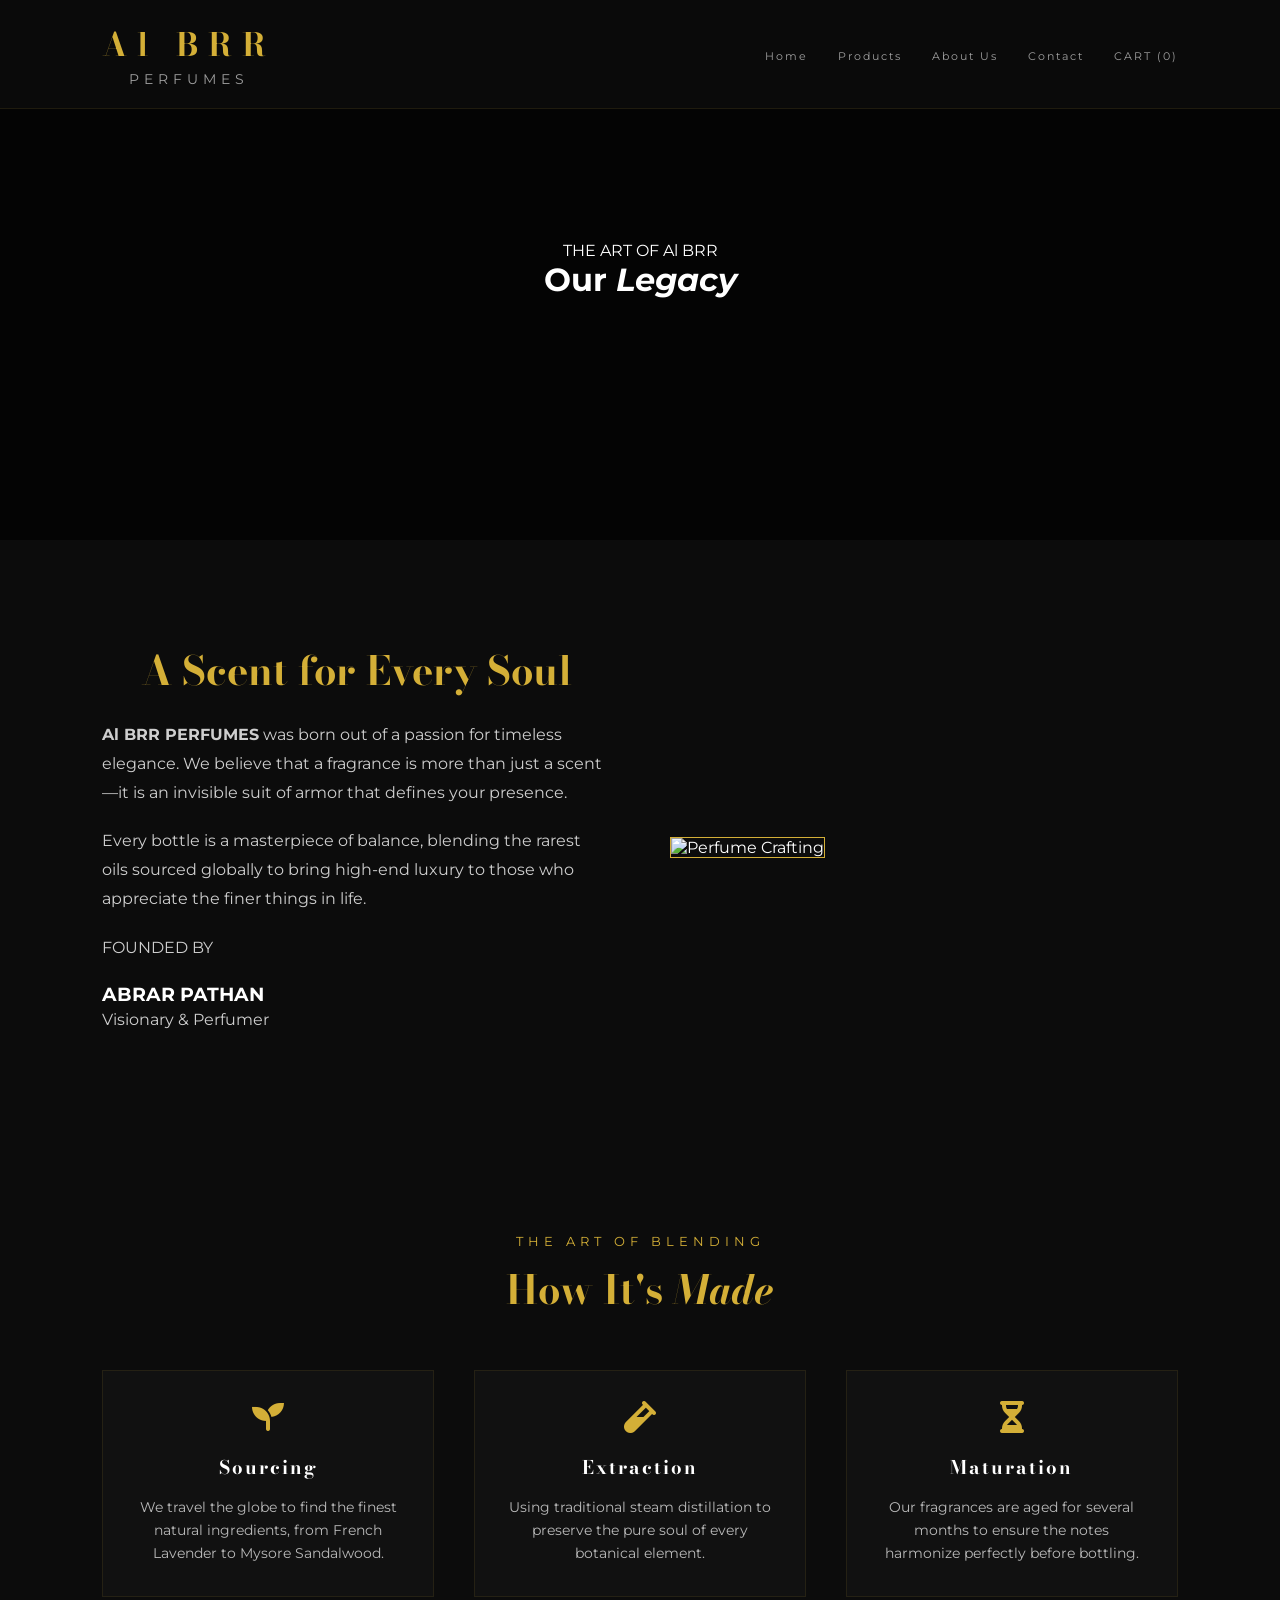
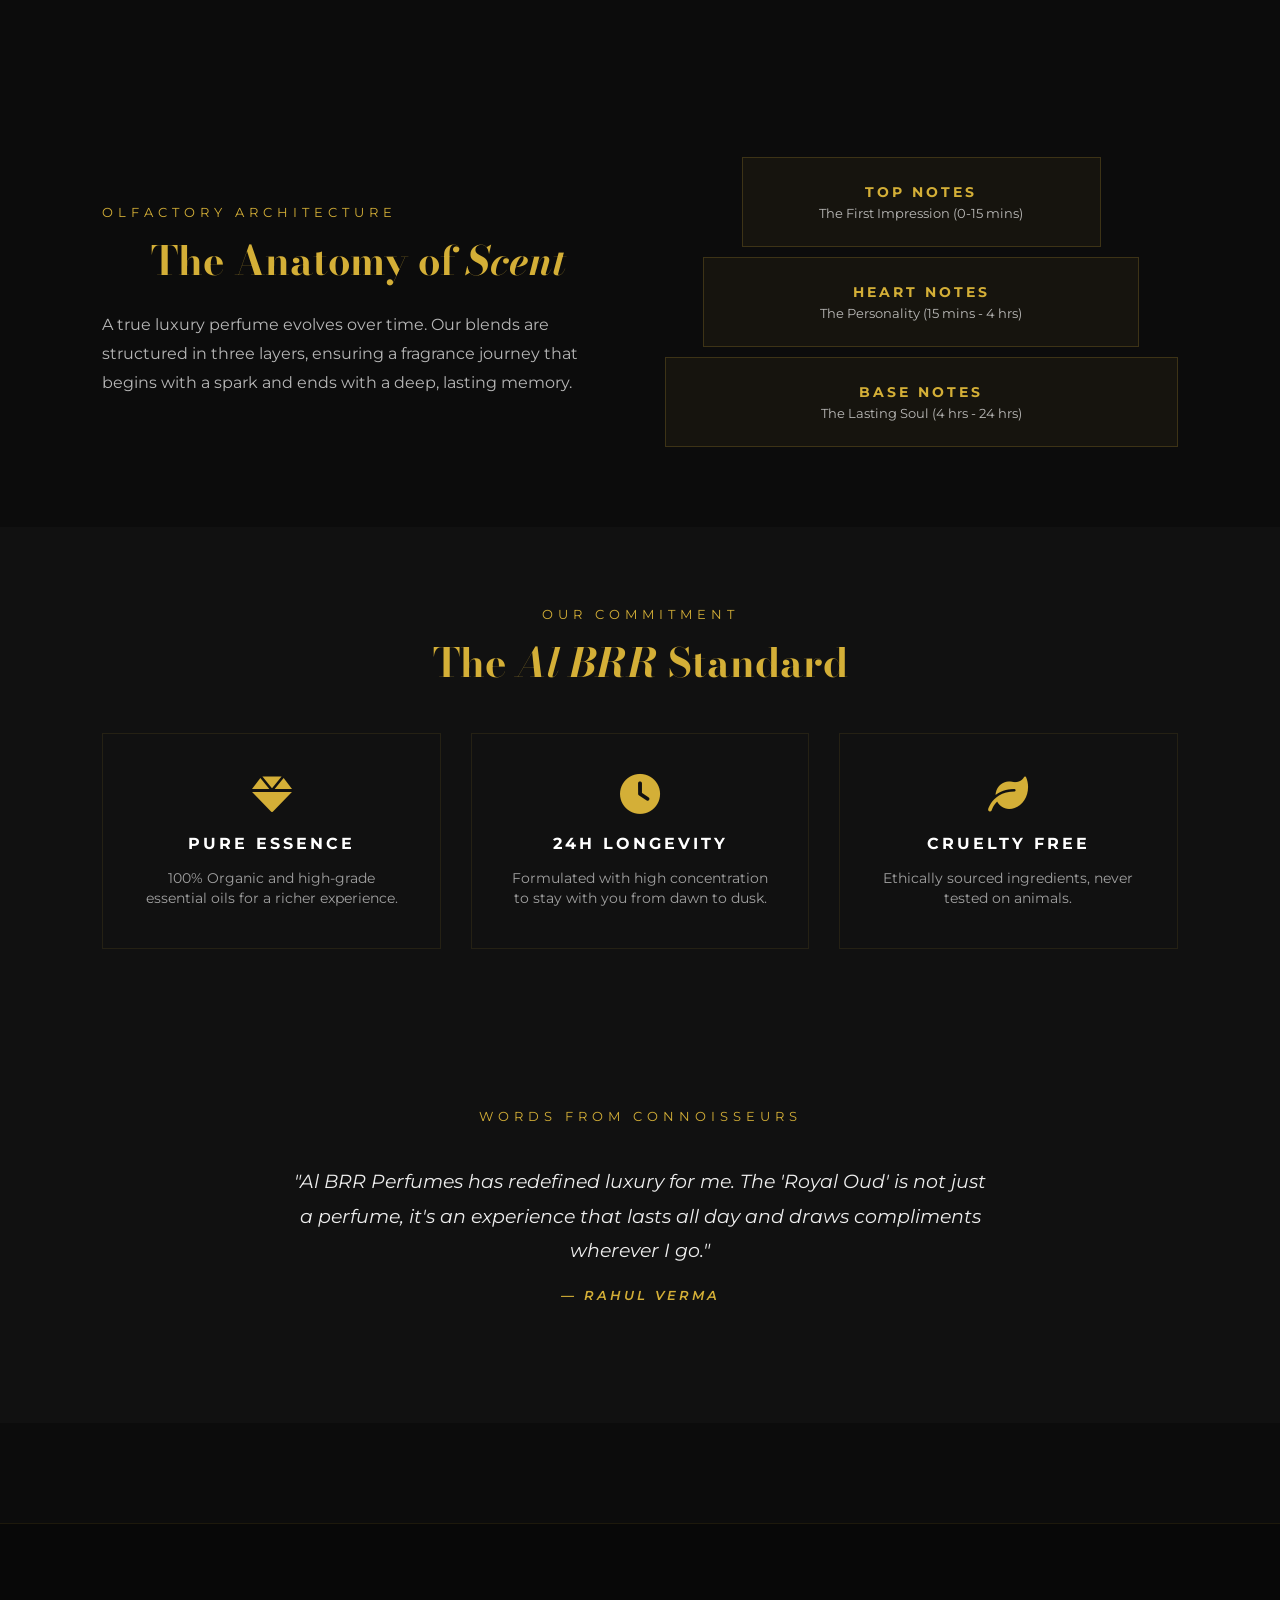
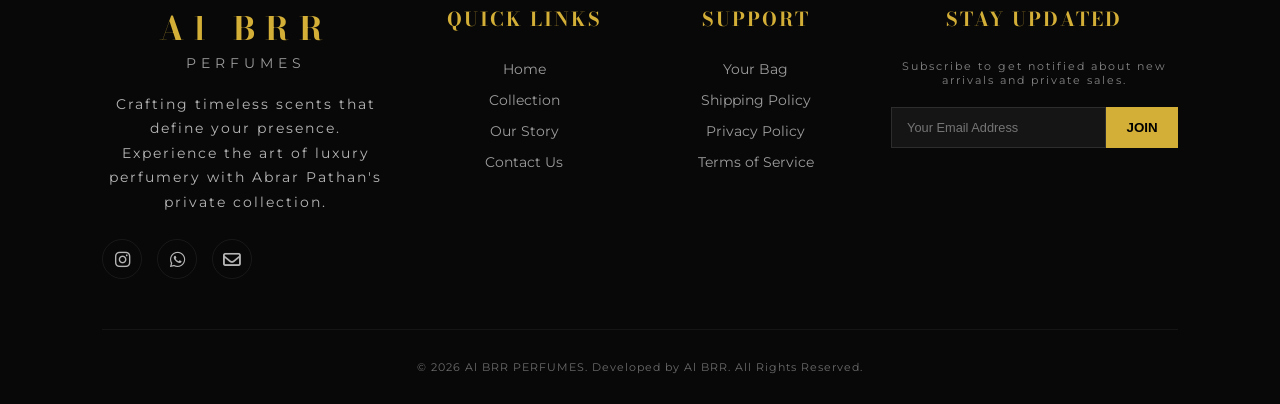
==== commit f12bc188: "Update footer text for developer attribution" ====
--- a/about.html
+++ b/about.html
@@ -191,7 +191,7 @@
         </div>
 
         <div class="footer-bottom">
-            <p>&copy; 2026 Al BRR PERFUMES. Developed by Abrar Pathan. All Rights Reserved.</p>
+            <p>&copy; 2026 Al BRR PERFUMES. Developed by Al BRR. All Rights Reserved.</p>
         </div>
     </footer>
 
@@ -202,4 +202,4 @@
     <script src="script.js"></script>
 </body>
 
-</html>+</html>
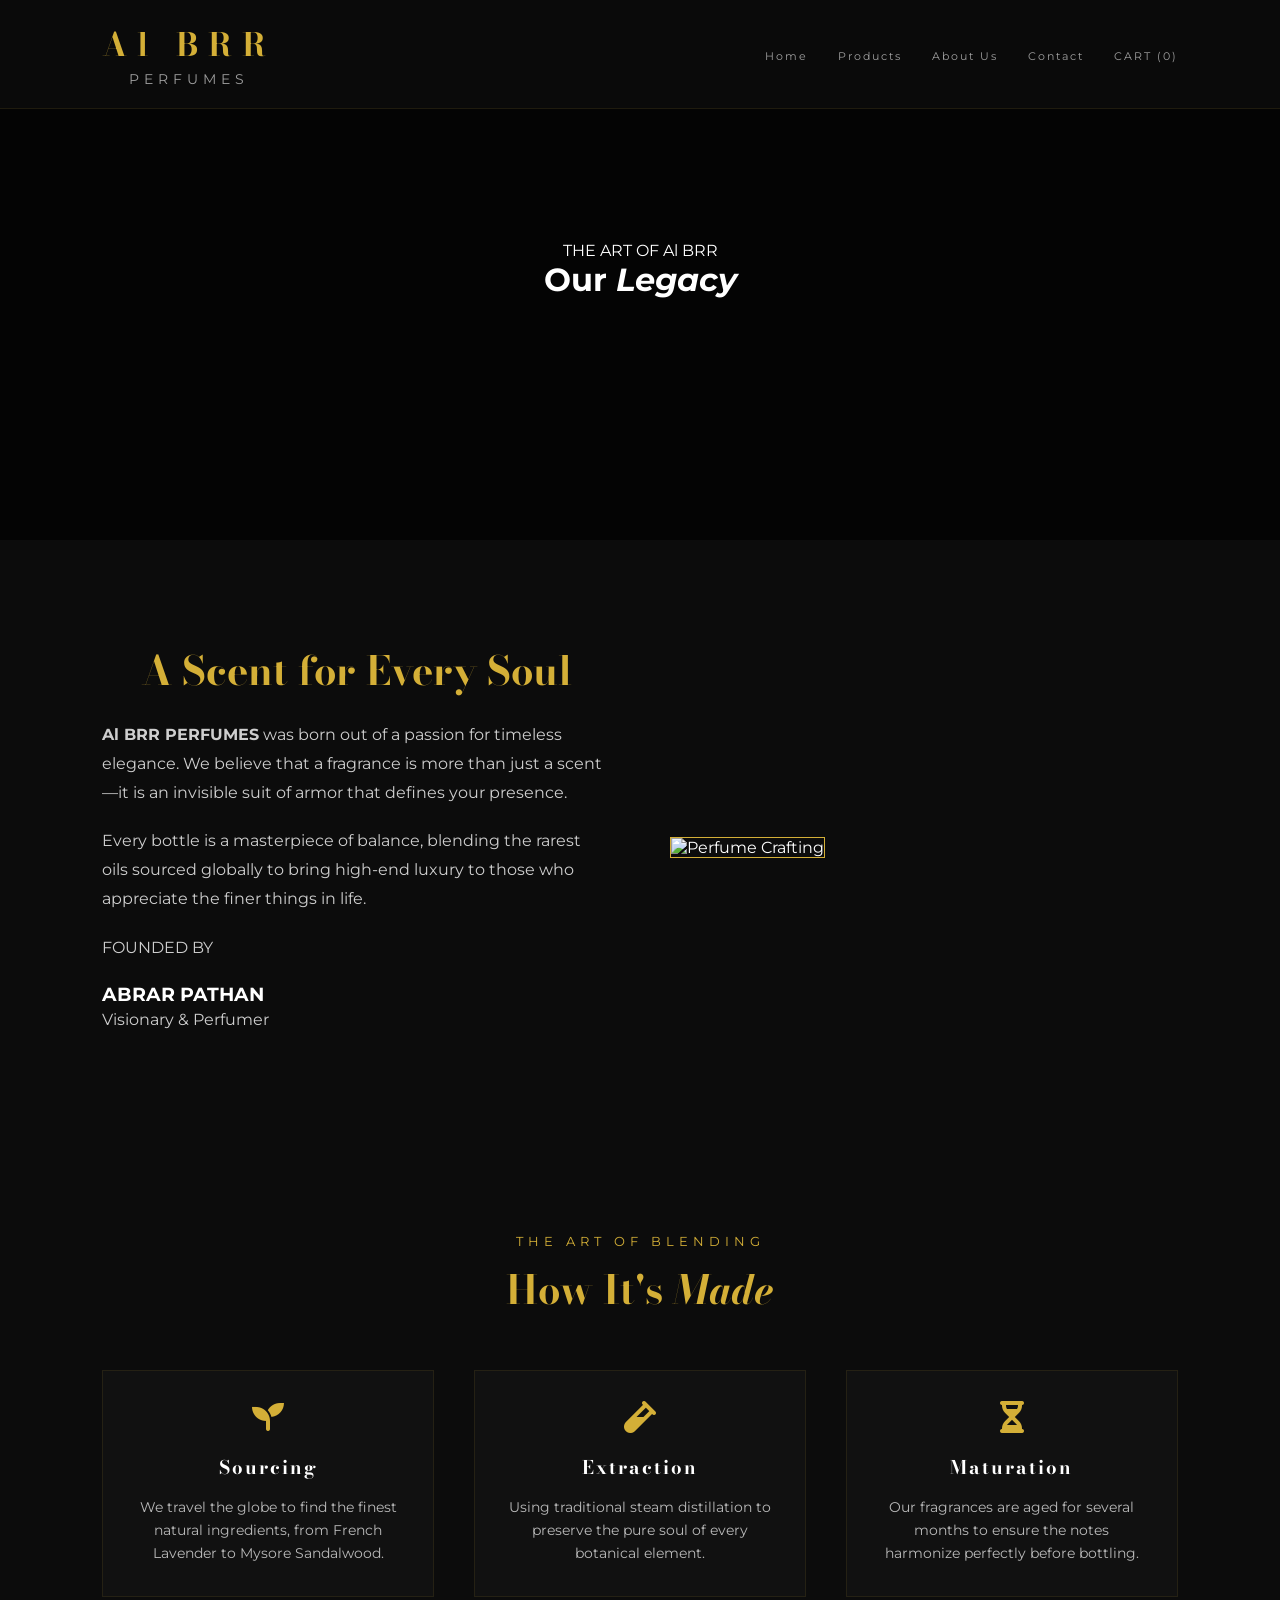
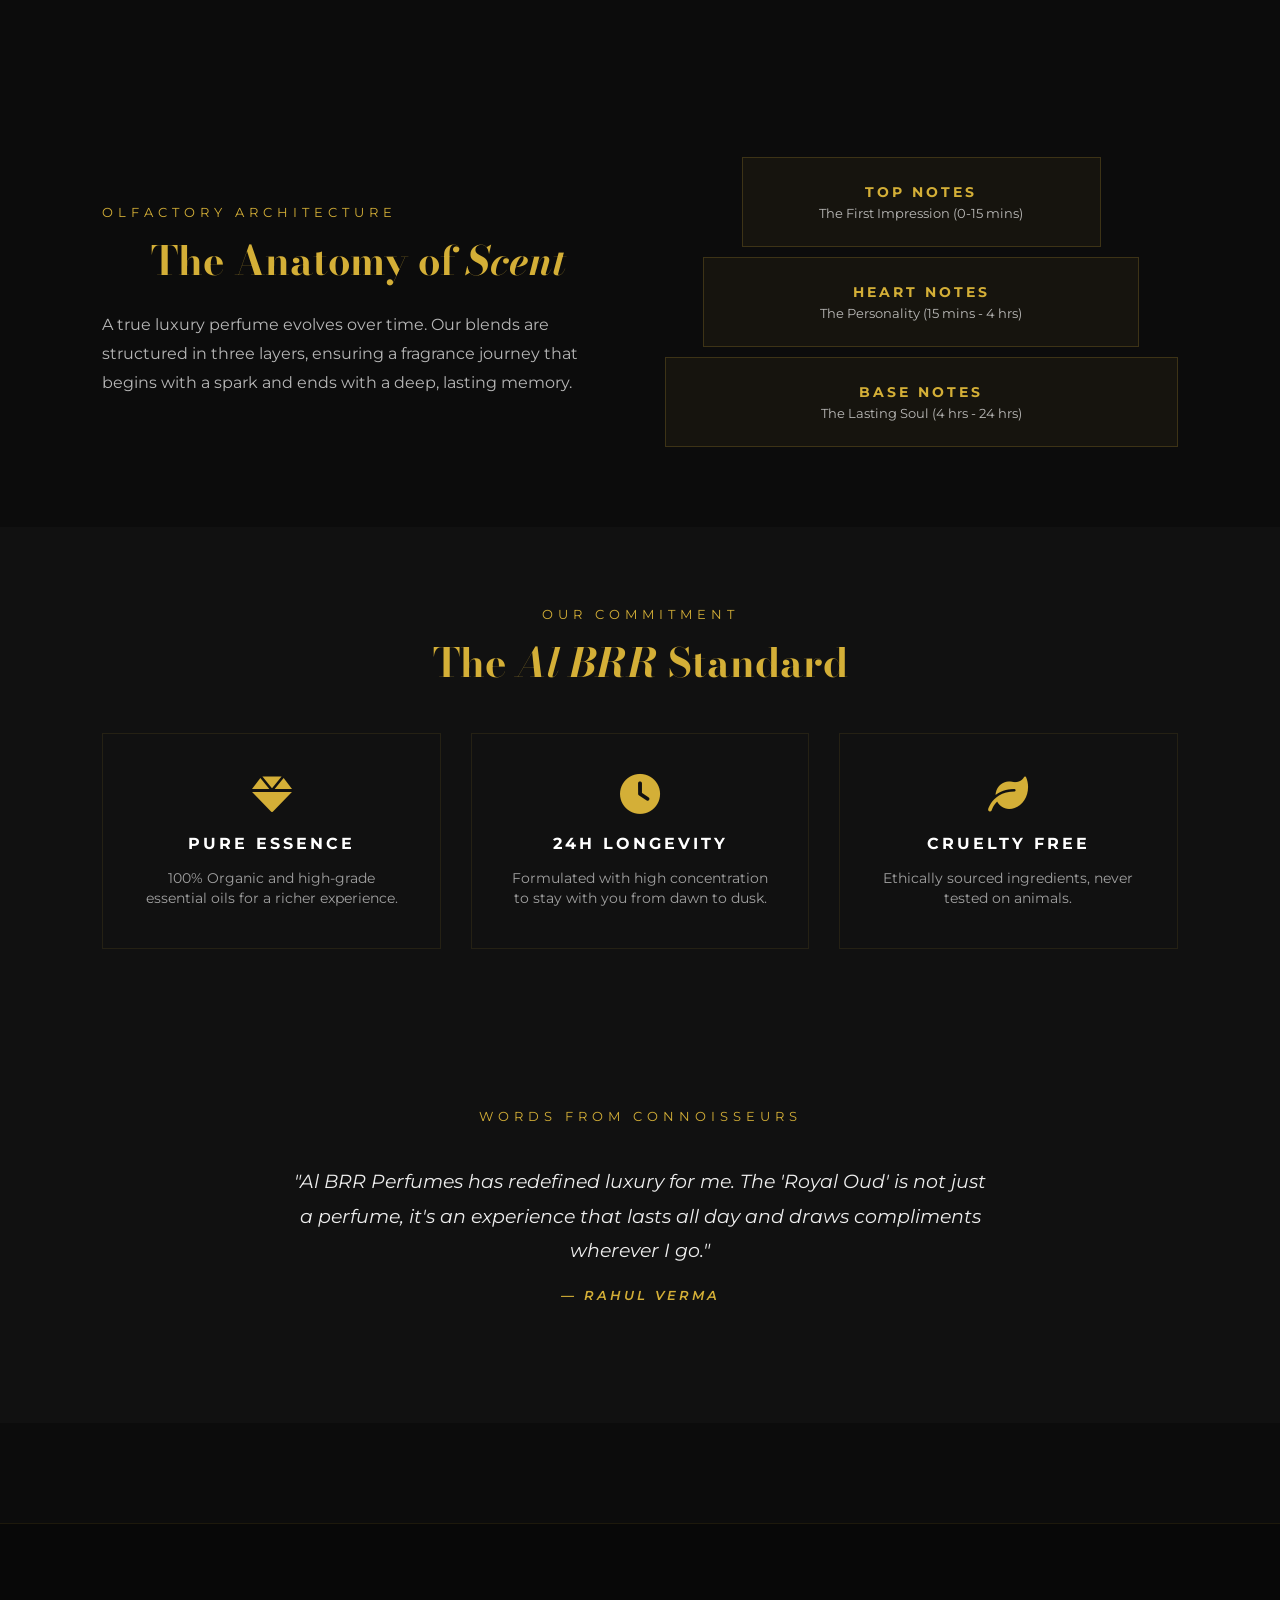
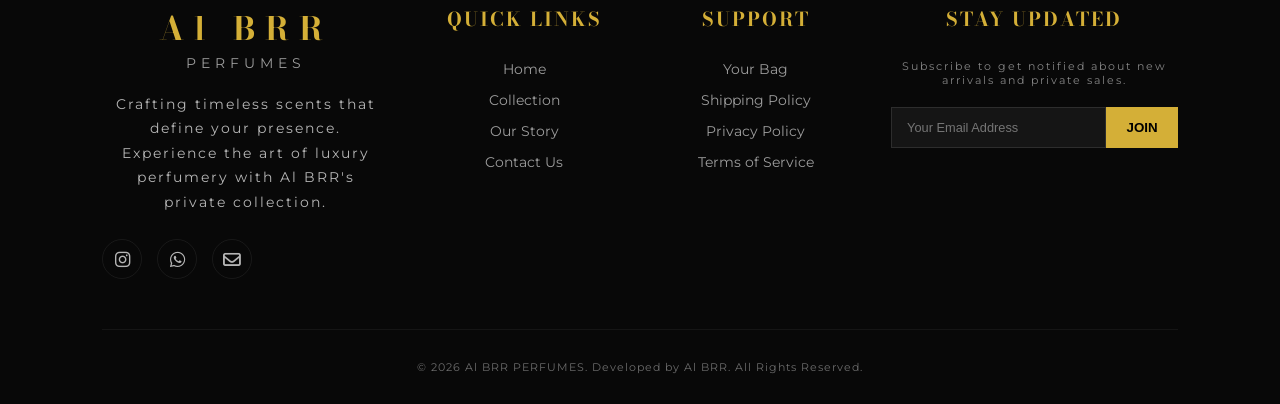
==== commit 20120b49: "Update footer text to reflect brand name change" ====
--- a/about.html
+++ b/about.html
@@ -151,7 +151,7 @@
                     <span class="p-text">PERFUMES</span>
                 </div>
                 <p class="footer-about">Crafting timeless scents that define your presence. Experience the art of luxury
-                    perfumery with Abrar Pathan's private collection.</p>
+                    perfumery with Al BRR's private collection.</p>
                 <div class="footer-socials">
                     <a href="https://www.instagram.com/albrrperfumerie?igsh=eXVzOGh2ZGd5ZmFk" target="_blank"><i
                             class="fab fa-instagram"></i></a>
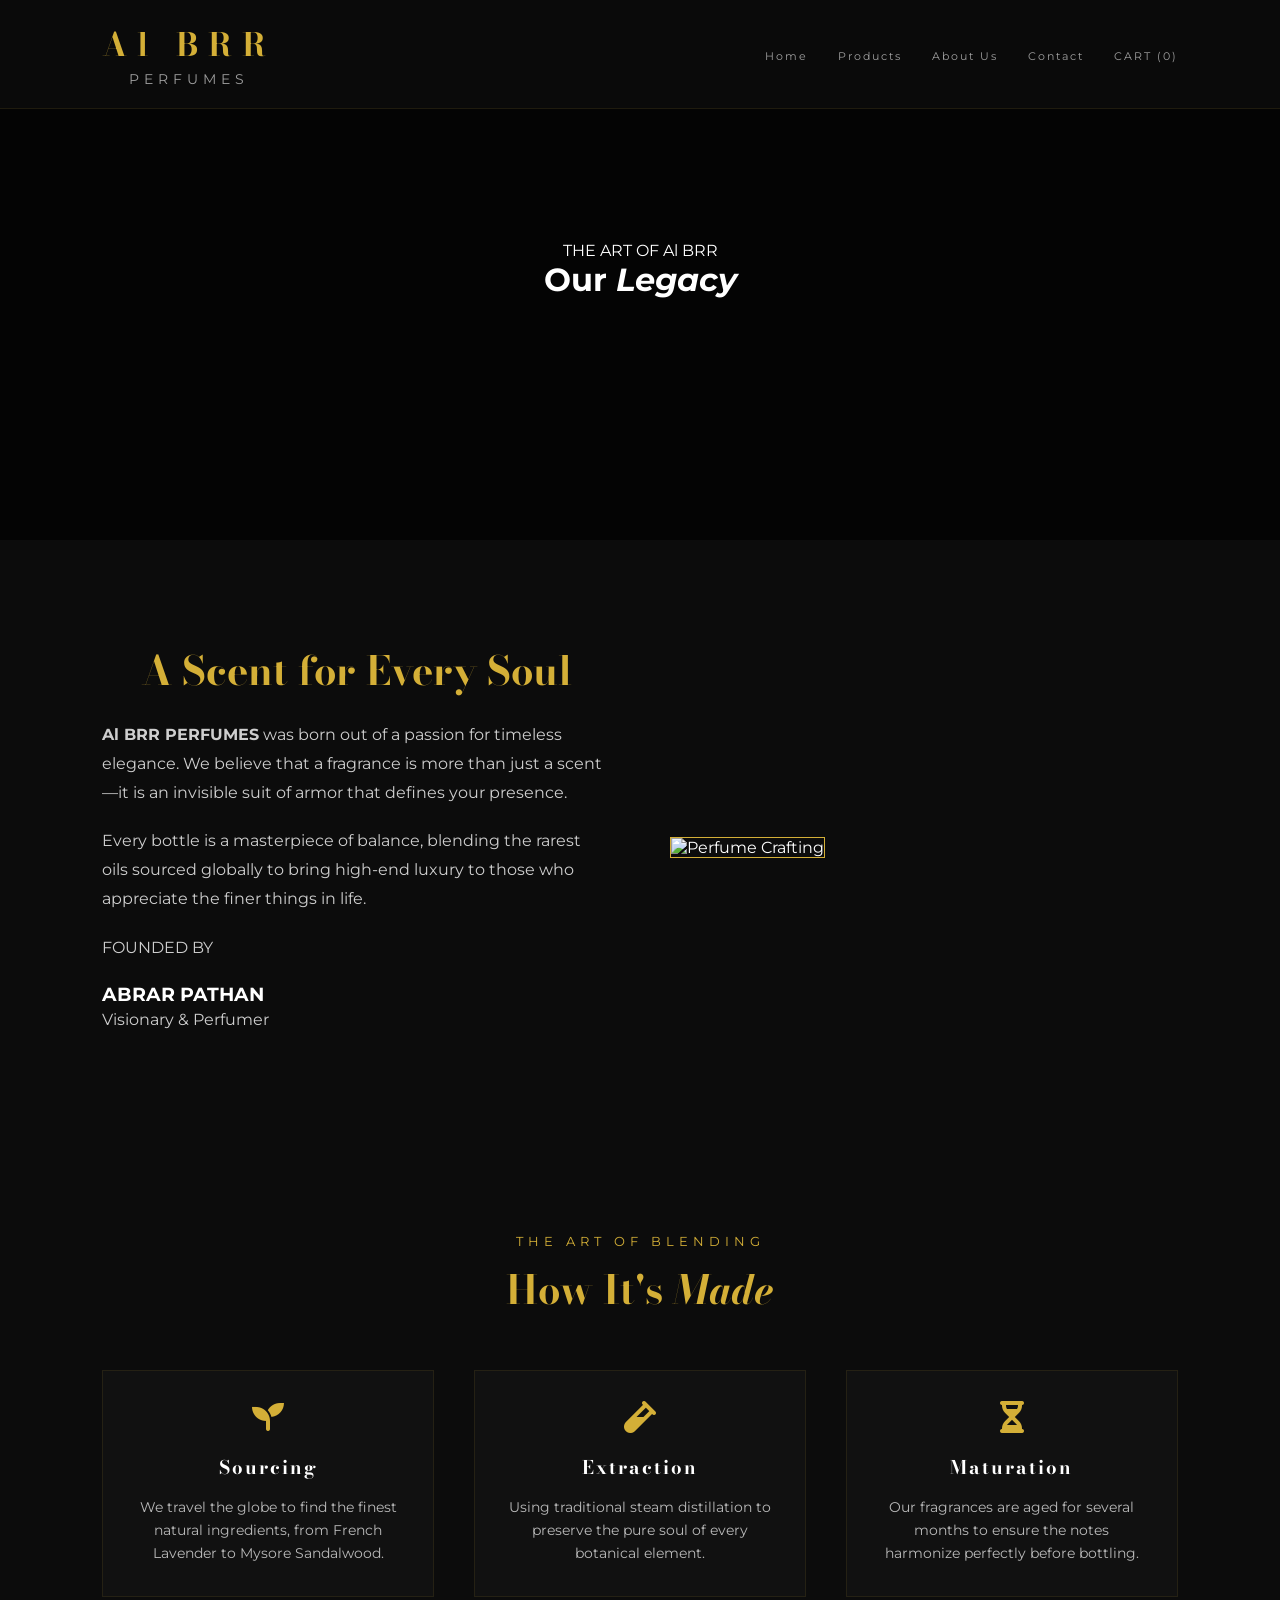
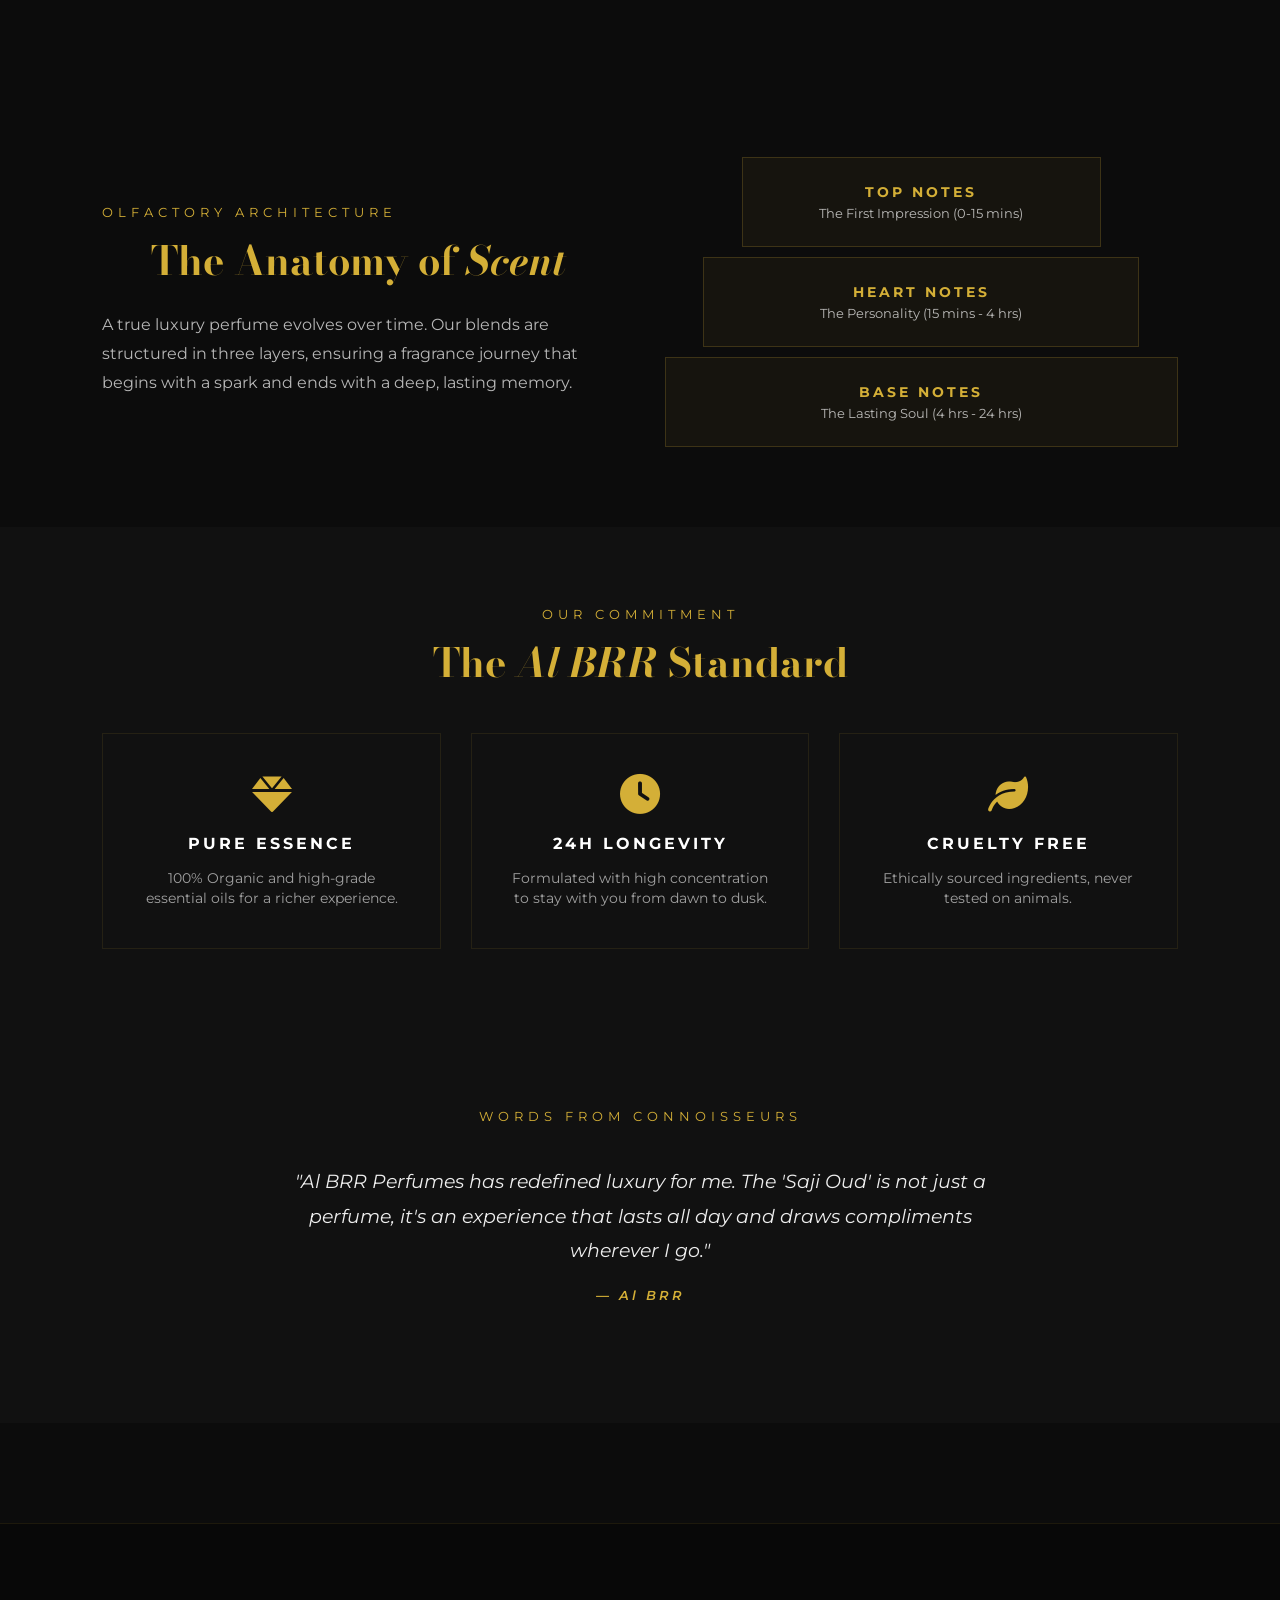
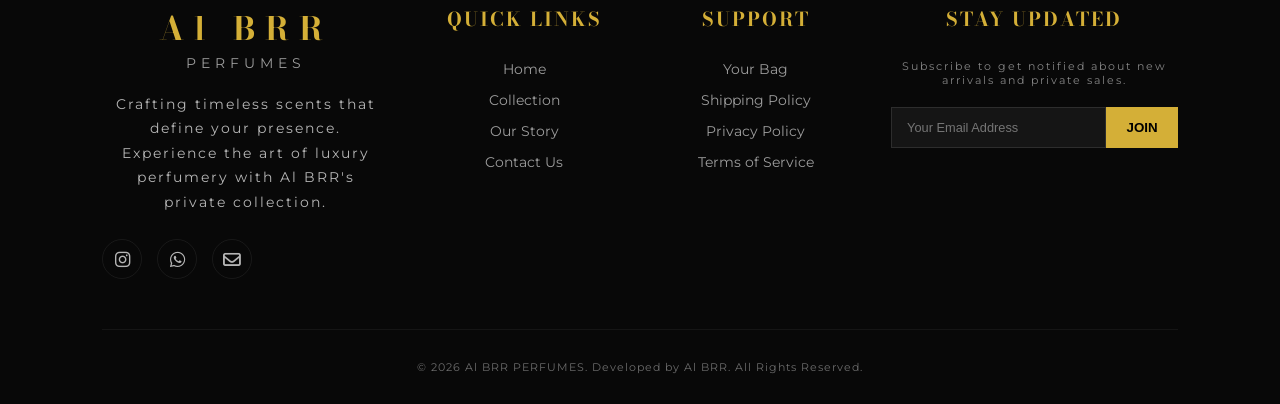
==== commit 830e4366: "Update testimonial text and author in about.html" ====
--- a/about.html
+++ b/about.html
@@ -137,9 +137,9 @@
     <section class="testimonials fade-in">
         <span class="section-subtitle">WORDS FROM CONNOISSEURS</span>
         <div class="testimonial-card">
-            <p>"Al BRR Perfumes has redefined luxury for me. The 'Royal Oud' is not just a perfume, it's an experience
+            <p>"Al BRR Perfumes has redefined luxury for me. The 'Saji Oud' is not just a perfume, it's an experience
                 that lasts all day and draws compliments wherever I go."</p>
-            <span>— RAHUL VERMA</span>
+            <span>— Al BRR</span>
         </div>
     </section>
 
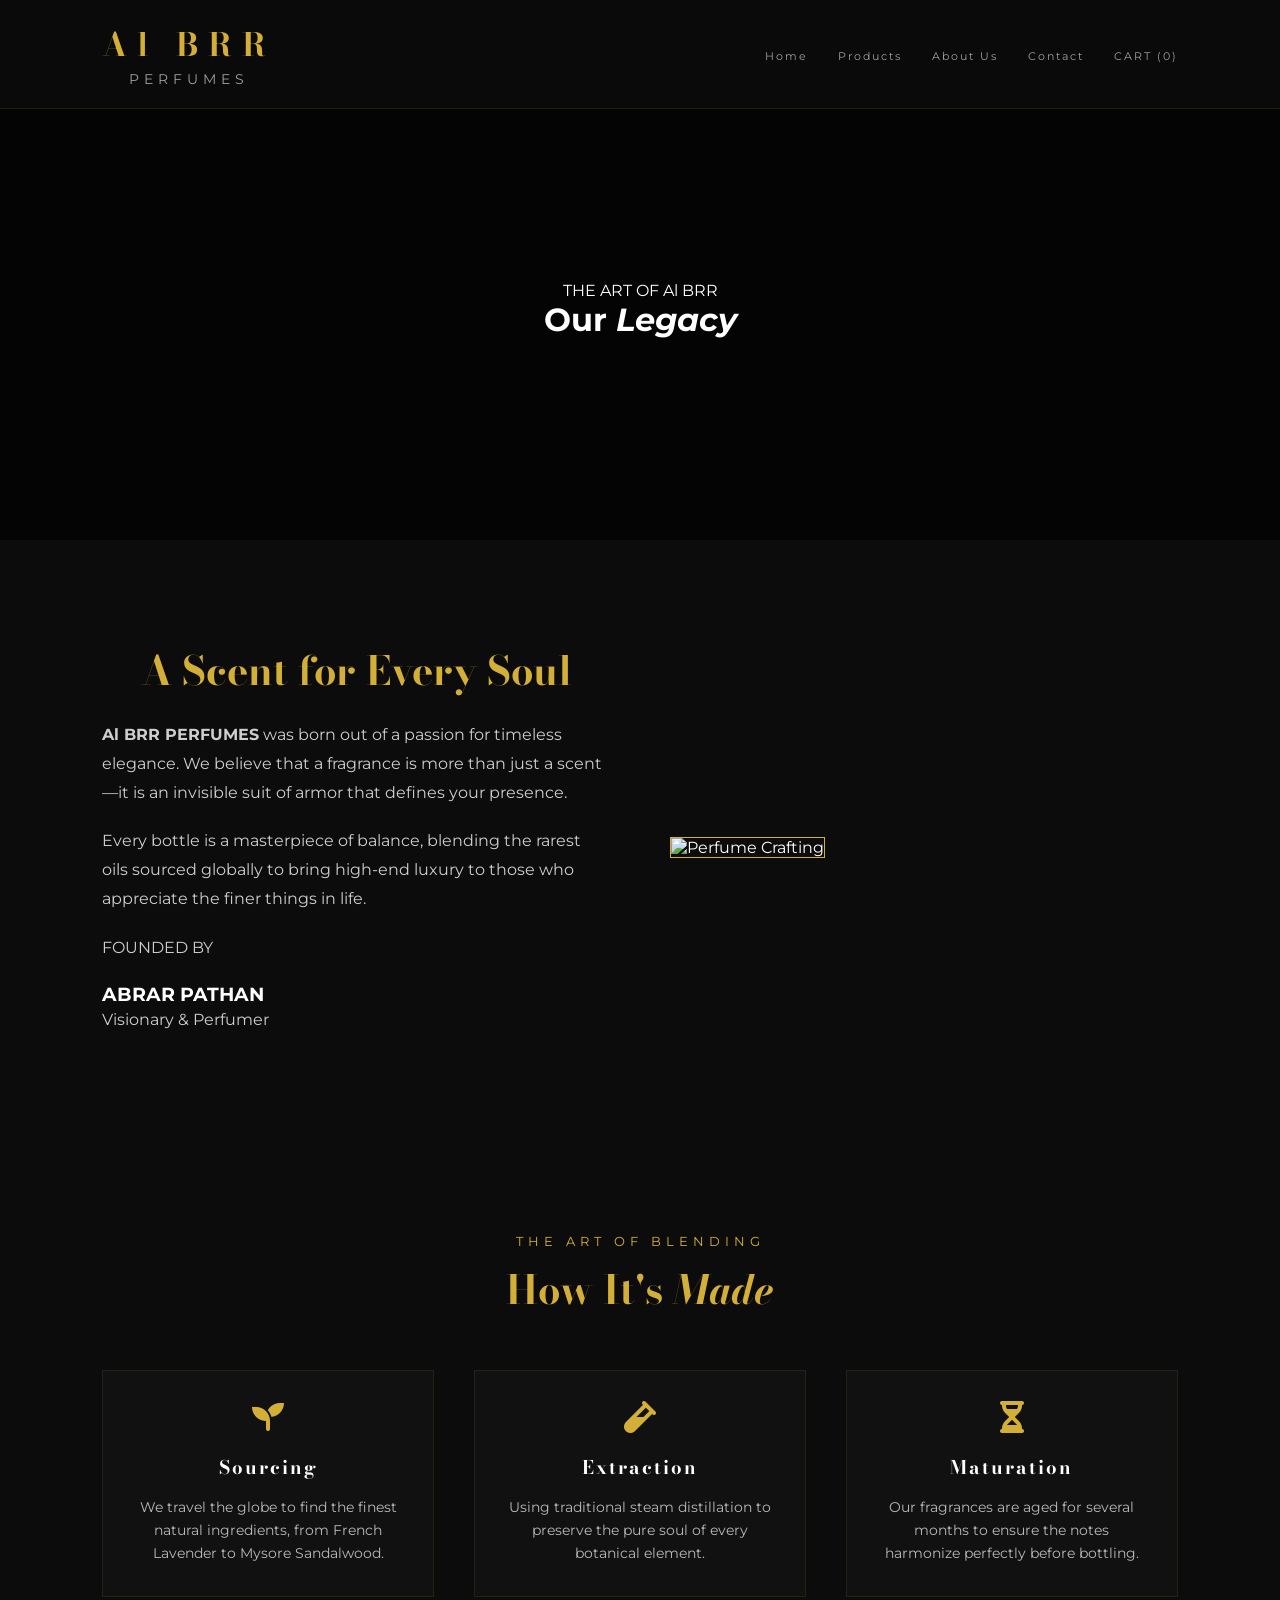
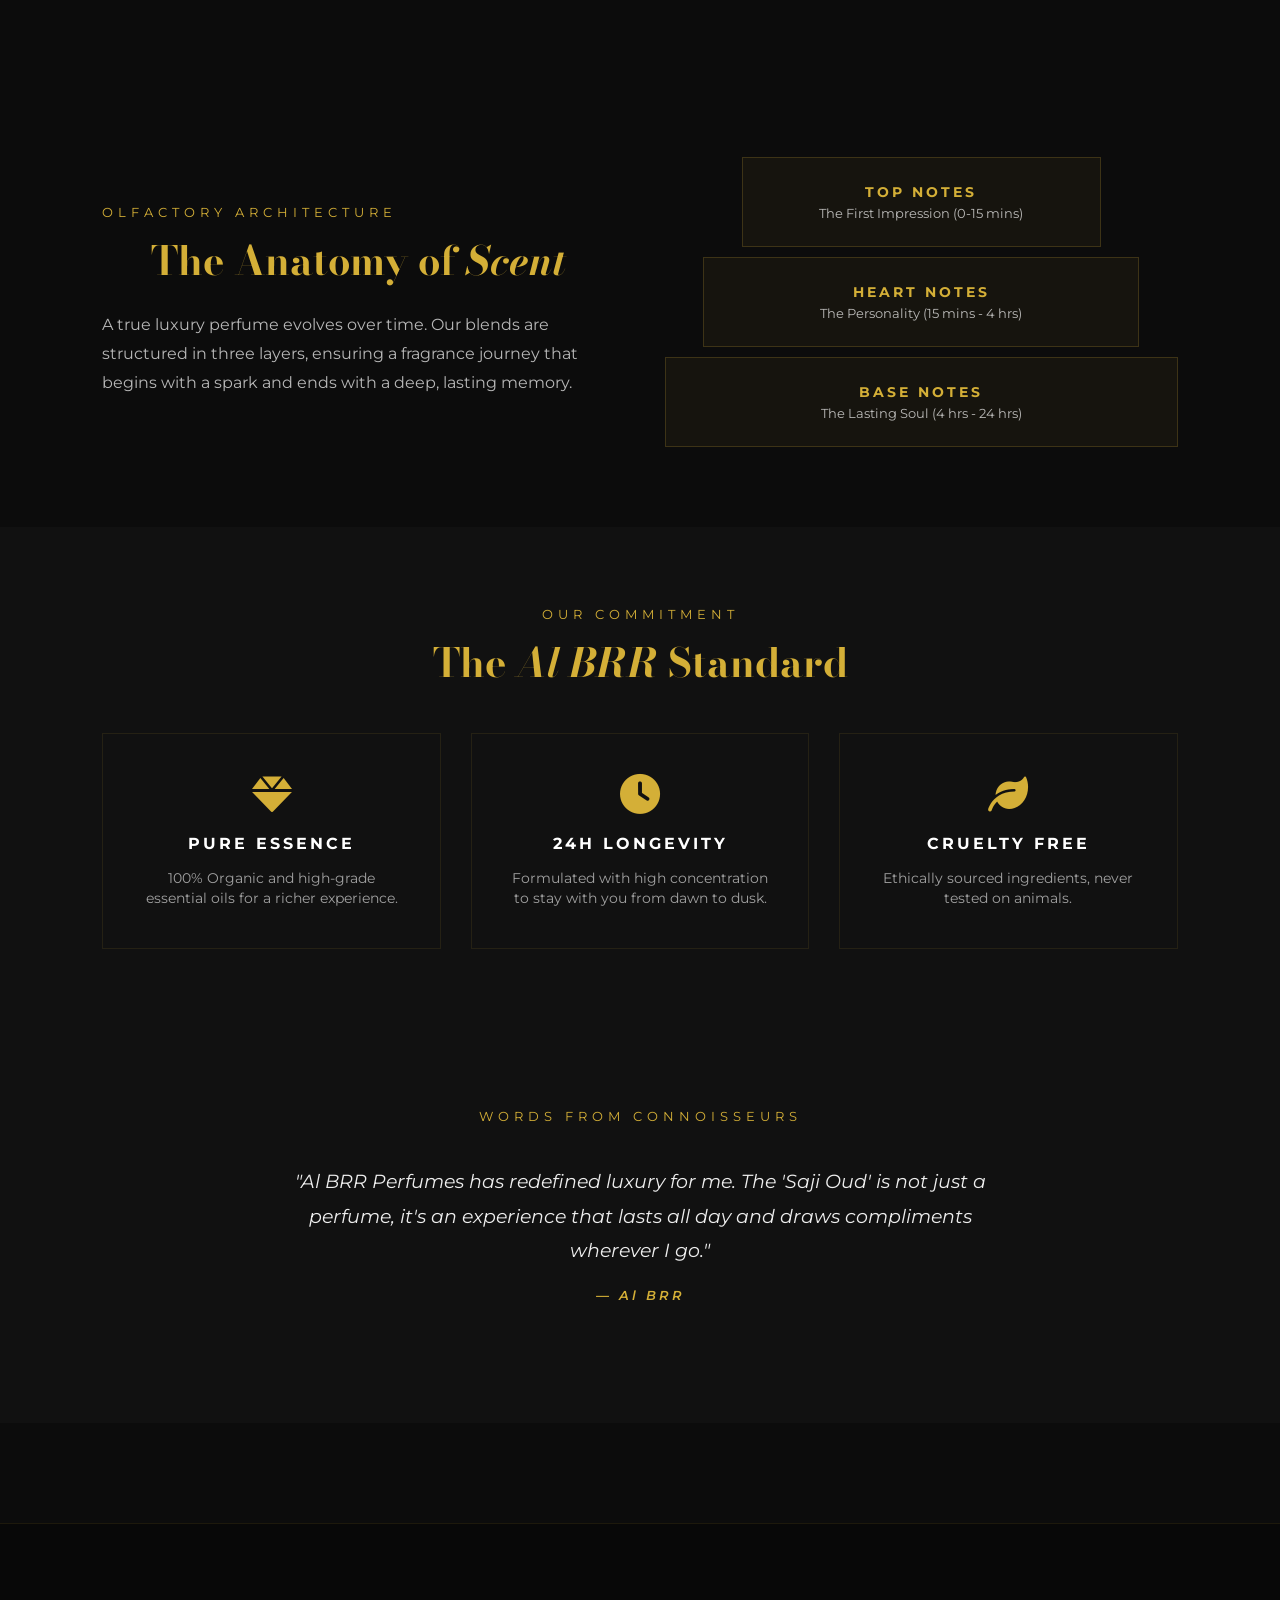
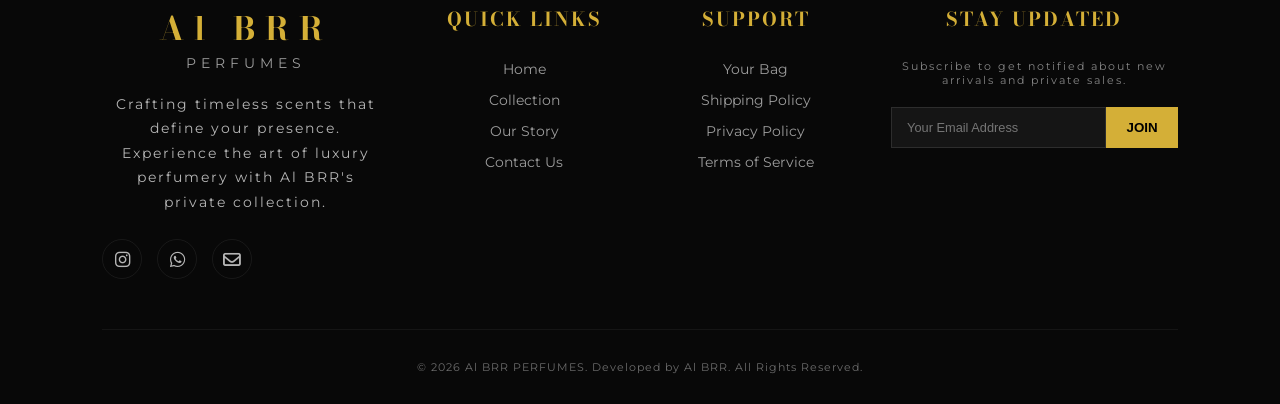
==== commit a9e82e93: "Add padding to about-hero header" ====
--- a/about.html
+++ b/about.html
@@ -34,7 +34,7 @@
         </ul>
 
     </nav>
-    <header class="about-hero">
+    <header class="about-hero" style="padding-top: 80px;">
         <div class="about-hero-content fade-in">
             <p class="gold-text">THE ART OF Al BRR</p>
             <h1>Our <i>Legacy</i></h1>
--- a/style.css
+++ b/style.css
@@ -719,6 +719,10 @@
     .footer-container {
         grid-template-columns: 1fr 1fr;
     }
+
+   .footer-subscribe button {
+      height: 30px;
+   }
 }
 
 @media (max-width: 600px) {
@@ -739,6 +743,10 @@
         flex-direction: column;
         gap: 10px;
     }
+
+    .footer-subscribe button {
+      height: 30px;
+   }
 }
 
 /* Footer icons aur links se underline hatane ke liye */
@@ -1680,4 +1688,4 @@
     .nav-links.active {
         display: flex;
     }
-}+}
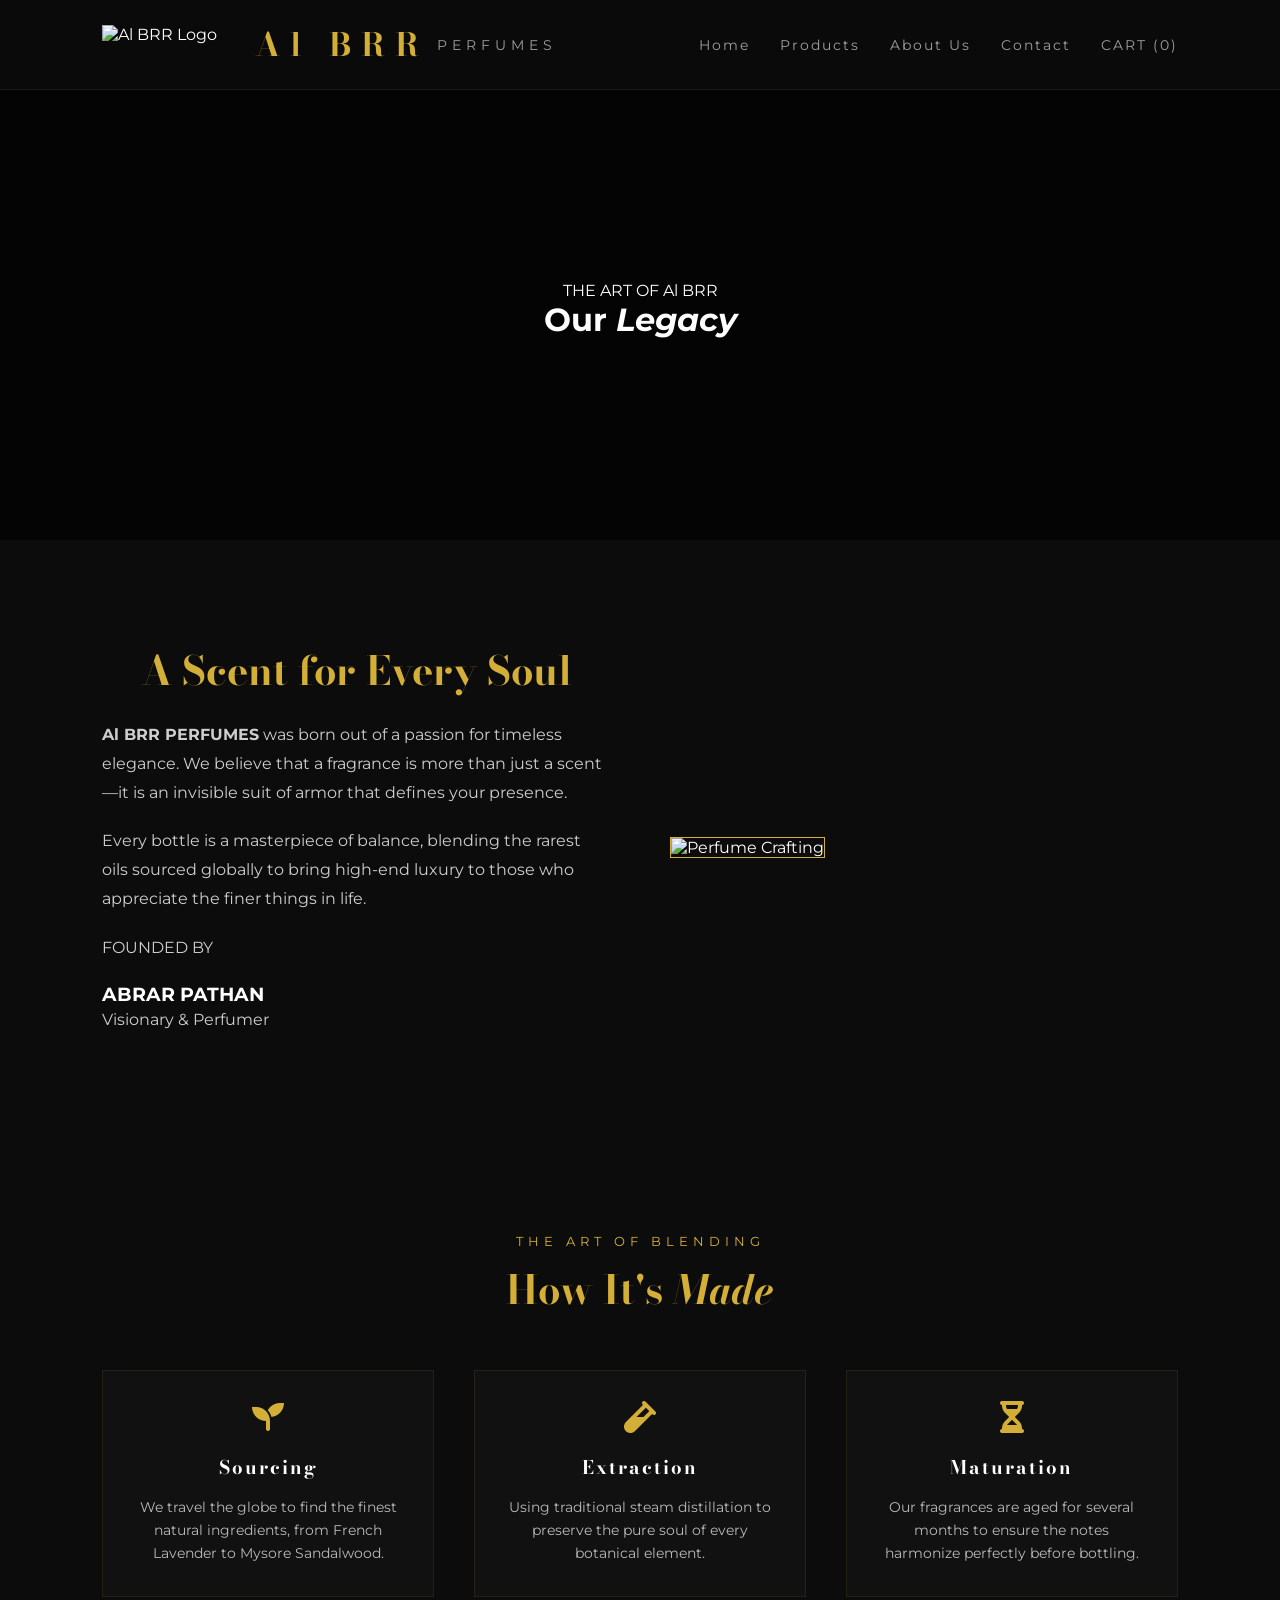
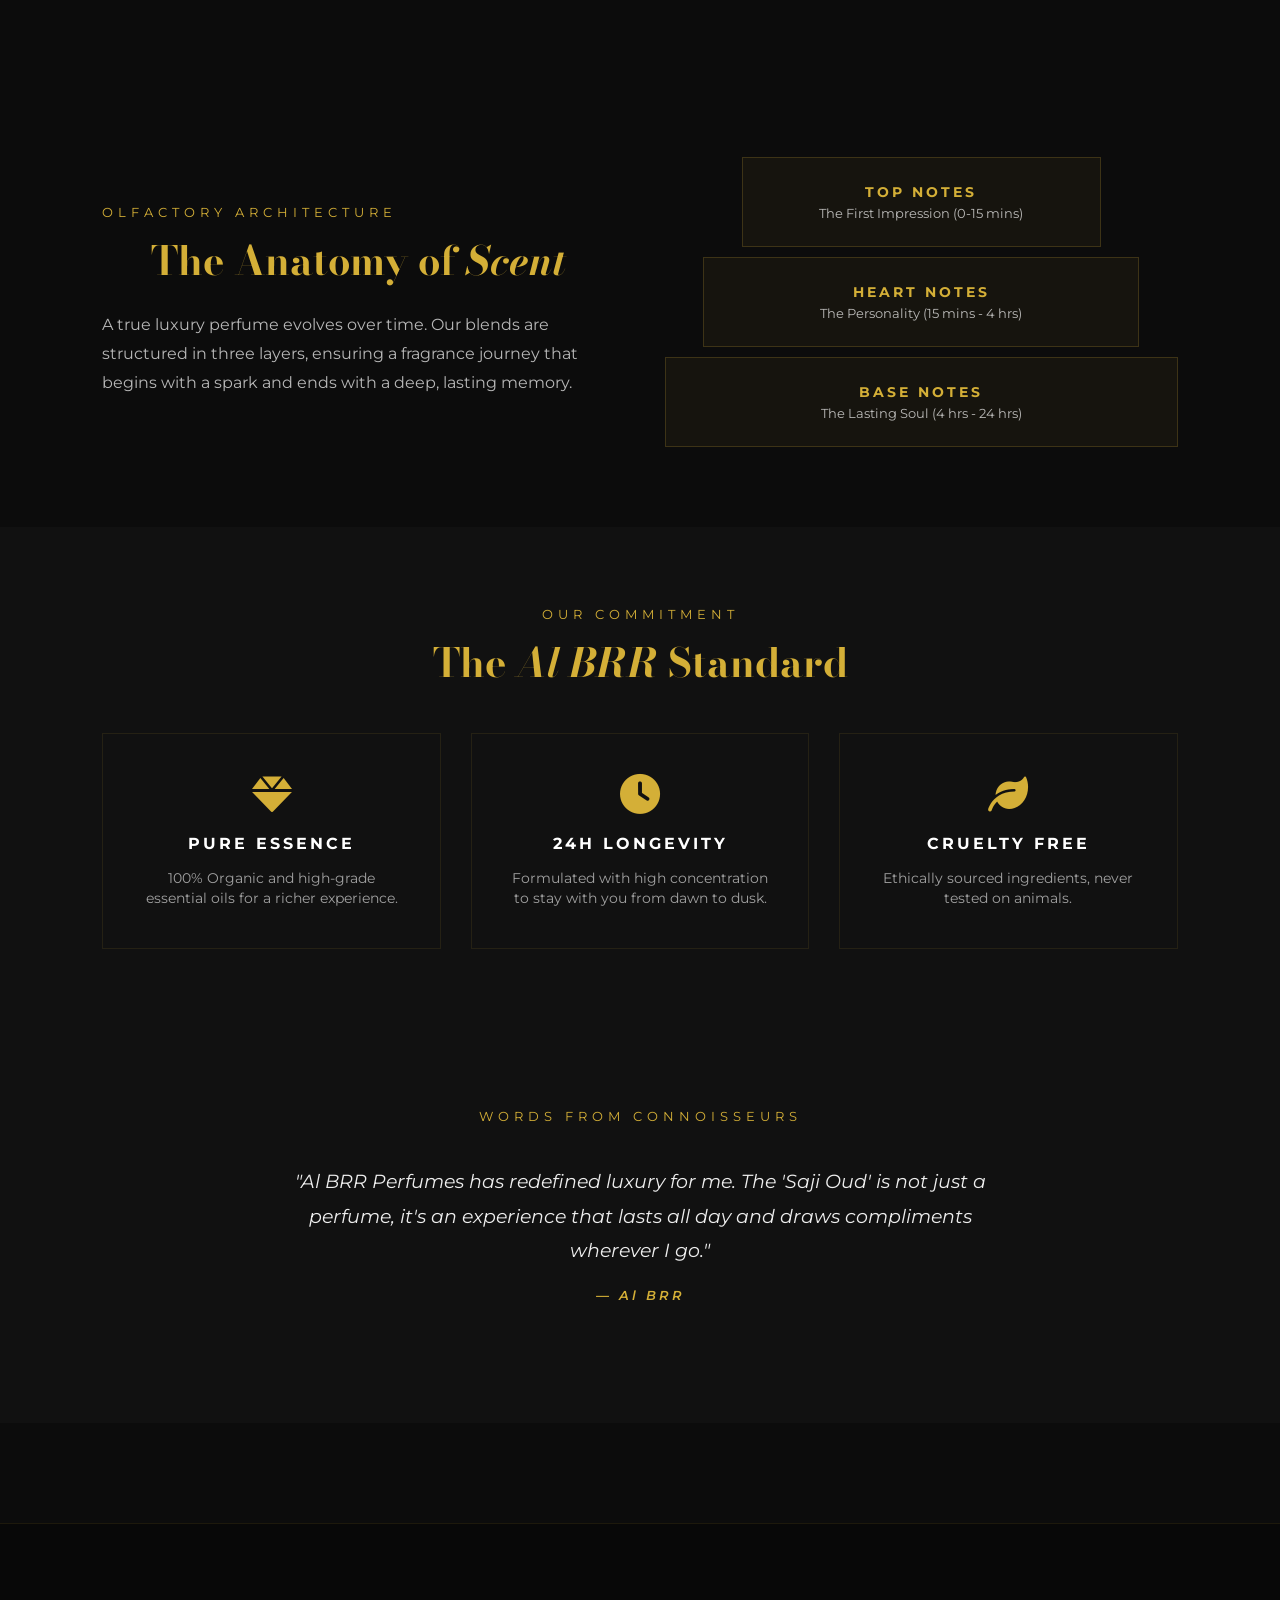
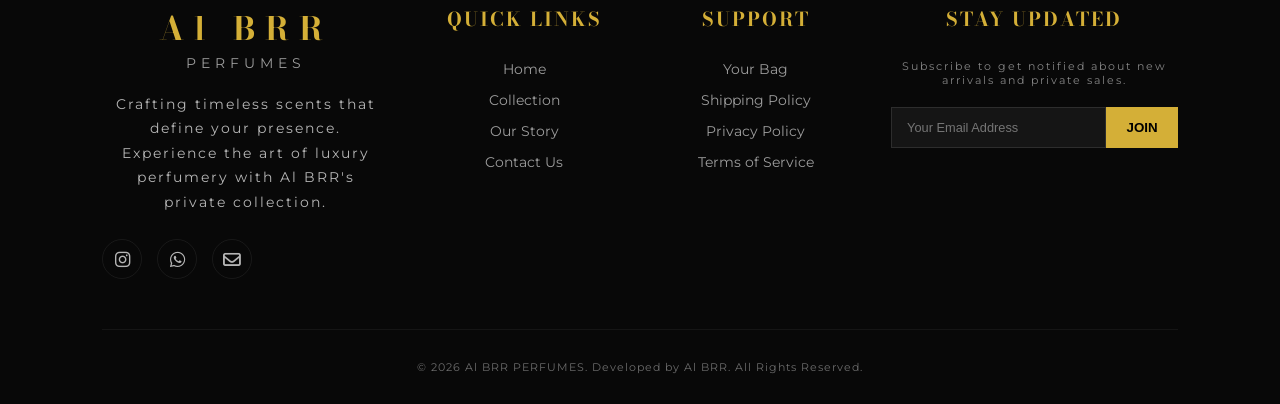
==== commit a8b449f4: "Add logo image to about.html Added logo image to the header section." ====
--- a/about.html
+++ b/about.html
@@ -21,6 +21,7 @@
         </div>
 
         <div class="logo">
+            <img src="logo.png" alt="Al BRR Logo" class="nav-logo-img">
             <span class="BRR">Al BRR</span>
             <span class="p-text">PERFUMES</span>
         </div>
--- a/style.css
+++ b/style.css
@@ -18,6 +18,22 @@
 /* =========================================
    2. NAVIGATION (fixed Glassmorphism)
    ========================================= */
+
+   /* Align logo container elements side-by-side */
+.logo {
+    display: flex;
+    align-items: center;
+    gap: 8px; 
+}
+
+/* Control logo size */
+.nav-logo-img {
+    height: 40px; /* Adjust size to match your navbar height */
+    width: auto;
+    object-fit: contain;
+    padding-right: 30px;
+}
+
 nav,
 .inner-nav {
     padding: 20px 8%;
@@ -61,7 +77,7 @@
 .nav-links a {
     text-decoration: none;
     color: #fff;
-    font-size: 0.7rem;
+    font-size: 0.9rem;
     letter-spacing: 2px;
     opacity: 0.6;
     transition: 0.3s;
@@ -719,10 +735,6 @@
     .footer-container {
         grid-template-columns: 1fr 1fr;
     }
-
-   .footer-subscribe button {
-      height: 30px;
-   }
 }
 
 @media (max-width: 600px) {
@@ -745,8 +757,9 @@
     }
 
     .footer-subscribe button {
-      height: 30px;
-   }
+        height: 30px;
+    }
+
 }
 
 /* Footer icons aur links se underline hatane ke liye */
